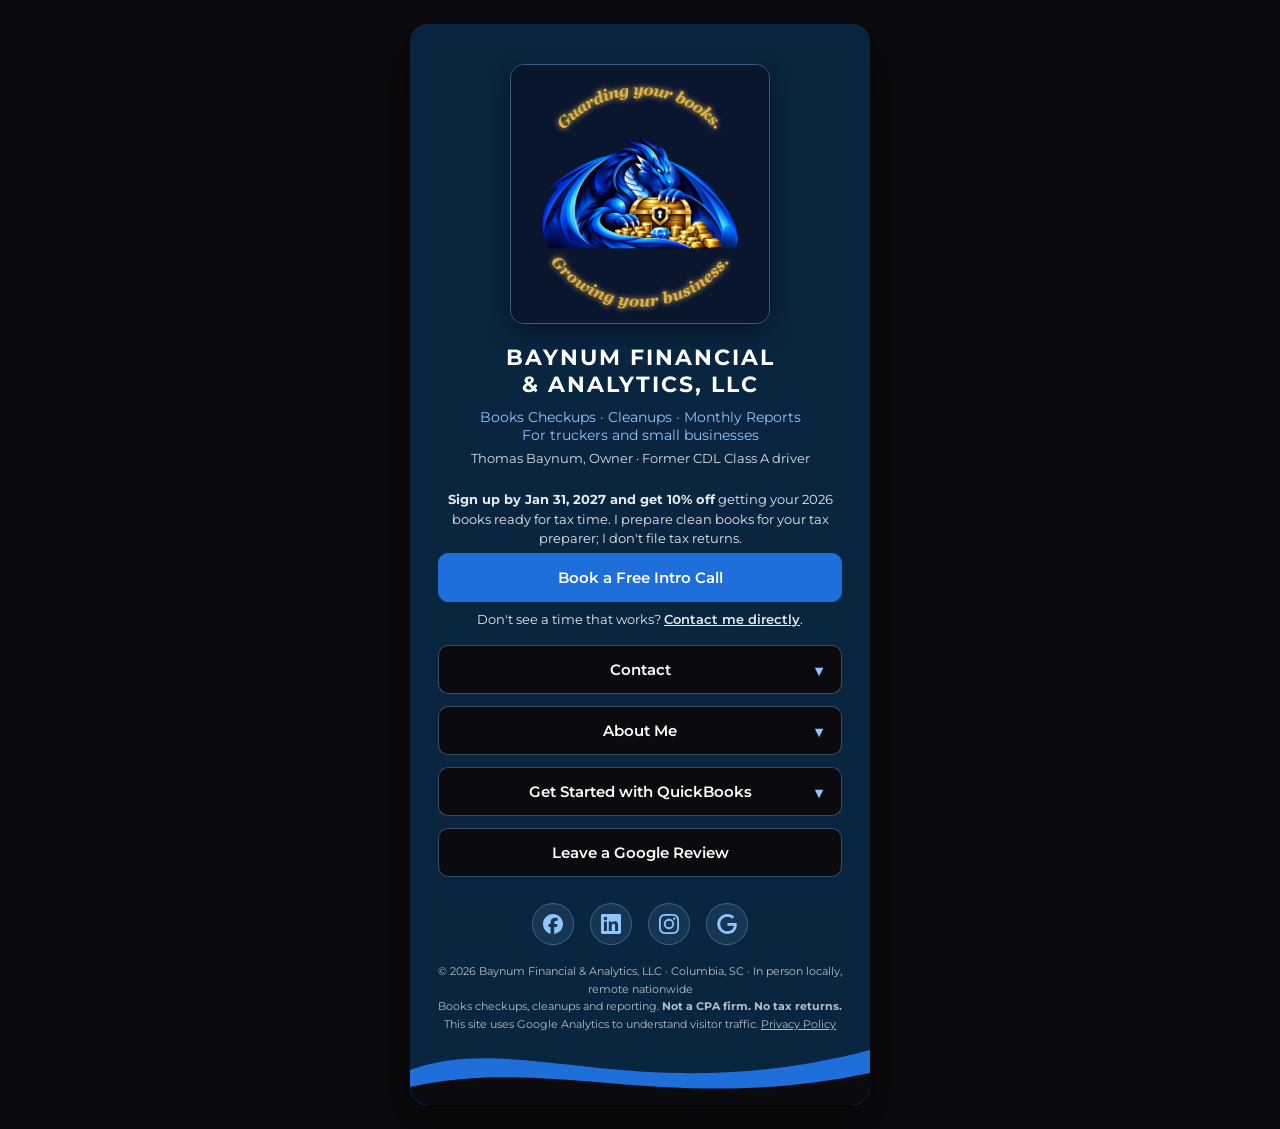
==== index.html @ 2bbe465f "Trucking-first wording and gold-chest dragon logo - Remove CurieLedger from the site (paragraph, pro" ====
<!doctype html>
<html lang="en">
<head>
  <meta charset="utf-8">
  <meta name="viewport" content="width=device-width, initial-scale=1">

  <!-- Google tag (gtag.js) -->
  <script async src="https://www.googletagmanager.com/gtag/js?id=G-1WZKCX57DY"></script>
  <script>
    window.dataLayer = window.dataLayer || [];
    function gtag(){dataLayer.push(arguments);}
    gtag('js', new Date());

    gtag('config', 'G-1WZKCX57DY');
  </script>

  <title>Baynum Financial &amp; Analytics, LLC | Books Checkups for Truckers &amp; Small Businesses</title>
  <meta name="description" content="QuickBooks checkups, cleanups, monthly reports and dashboards for owner-operators, small fleets and small businesses. Former CDL Class A driver. In person in Columbia, SC; remote nationwide. Not a CPA firm.">
  <link rel="canonical" href="https://baynumfinancial.com/">

  <!-- Link previews (Facebook, LinkedIn, texts) -->
  <meta property="og:type" content="website">
  <meta property="og:site_name" content="Baynum Financial &amp; Analytics, LLC">
  <meta property="og:title" content="Baynum Financial &amp; Analytics, LLC">
  <meta property="og:description" content="Guarding your books. Growing your business. QuickBooks checkups, cleanups and monthly reports for truckers and small businesses, from a former CDL Class A driver.">
  <meta property="og:url" content="https://baynumfinancial.com/">
  <meta property="og:image" content="https://baynumfinancial.com/assets/og-image.jpg">
  <meta property="og:image:width" content="1200">
  <meta property="og:image:height" content="630">
  <meta property="og:image:alt" content="Blue dragon guarding a gold treasure chest. Guarding your books. Growing your business.">
  <meta name="twitter:card" content="summary_large_image">
  <meta name="twitter:image" content="https://baynumfinancial.com/assets/og-image.jpg">

  <!-- Browser tab and phone home-screen icons -->
  <link rel="icon" href="/assets/favicon.ico" sizes="any">
  <link rel="icon" type="image/png" href="/assets/icon-512.png">
  <link rel="apple-touch-icon" href="/assets/apple-touch-icon.png">

  <!-- Business details for Google -->
  <script type="application/ld+json">
  {
    "@context": "https://schema.org",
    "@type": "AccountingService",
    "name": "Baynum Financial & Analytics",
    "legalName": "Baynum Financial & Analytics, LLC",
    "url": "https://baynumfinancial.com/",
    "logo": "https://baynumfinancial.com/assets/logo-600.jpg",
    "image": "https://baynumfinancial.com/assets/og-image.jpg",
    "slogan": "Guarding your books. Growing your business.",
    "email": "tom@baynumfinancial.com",
    "telephone": "+1-803-766-6175",
    "areaServed": ["Columbia, SC", "South Carolina", "United States"],
    "founder": { "@type": "Person", "name": "Thomas Baynum" },
    "sameAs": [
      "https://www.linkedin.com/company/baynumfinancial",
      "https://www.linkedin.com/in/thomas-baynumacct",
      "https://github.com/analysttom712",
      "https://share.google/xo7Ijdk0C8H3DV2c4",
      "https://www.facebook.com/share/19sVhgPAaU/",
      "https://www.instagram.com/baynumbookkeeping/"
    ]
  }
  </script>
  <link rel="preconnect" href="https://fonts.googleapis.com">
  <link rel="preconnect" href="https://fonts.gstatic.com" crossorigin>
  <link href="https://fonts.googleapis.com/css2?family=Montserrat:wght@400;600;700&display=swap" rel="stylesheet">
  <style>
    :root {
      --black: #0B0B0F;
      --navy: #0A2540;
      --blue: #1E6FD9;
      --ice: #8EC5FF;
      --white: #FFFFFF;
    }
    * { box-sizing: border-box; margin: 0; padding: 0; }
    body {
      font-family: 'Montserrat', Arial, sans-serif;
      background: var(--black);
      color: var(--white);
      min-height: 100vh;
      display: flex;
      align-items: center;
      justify-content: center;
      padding: 24px 16px;
    }
    .card {
      position: relative;
      overflow: hidden;
      width: 100%;
      max-width: 460px;
      background: var(--navy);
      border-radius: 18px;
      padding: 40px 28px 32px;
      text-align: center;
      box-shadow: 0 20px 50px rgba(0,0,0,0.5);
    }
    /* Blue wave accent, echoing the business card */
    .wave {
      position: absolute;
      left: 0; right: 0; bottom: 0;
      width: 100%;
      height: 90px;
      pointer-events: none;
    }
    .content { position: relative; z-index: 1; }
    .logo {
      display: block;
      width: 100%;
      max-width: 260px;
      height: auto;
      margin: 0 auto 20px;
      border-radius: 14px;
      border: 1px solid rgba(142,197,255,0.35);
      box-shadow: 0 8px 24px rgba(0,0,0,0.45);
    }
    h1 {
      font-size: 22px;
      font-weight: 700;
      letter-spacing: 2px;
      text-transform: uppercase;
    }
    .tagline {
      color: var(--ice);
      font-size: 14px;
      margin: 10px 0 6px;
    }
    .owner {
      font-size: 13px;
      opacity: 0.85;
      margin-bottom: 28px;
    }
    .links { display: flex; flex-direction: column; gap: 12px; }
    .book-note { font-size: 13px; line-height: 1.5; opacity: 0.9; margin: -4px 0 4px; text-align: center; }
    .book-note a { color: inherit; font-weight: 600; text-decoration: underline; white-space: nowrap; }
    .btn {
      display: block;
      padding: 14px 18px;
      border-radius: 10px;
      text-decoration: none;
      font-weight: 600;
      font-size: 15px;
      color: var(--white);
      background: var(--black);
      border: 1px solid rgba(142,197,255,0.35);
      transition: background 0.15s, border-color 0.15s, transform 0.15s;
    }
    .btn:hover, .btn:focus-visible {
      background: var(--blue);
      border-color: var(--blue);
      transform: translateY(-1px);
      outline: none;
    }
    .btn.primary { background: var(--blue); border-color: var(--blue); }
    .btn.primary:hover { background: #2B7FF0; }
    /* Expandable panels (Contact, About Me, QuickBooks) */
    .panel { text-align: left; }
    .panel > summary {
      list-style: none;
      cursor: pointer;
      text-align: center;
      position: relative;
    }
    .panel > summary::-webkit-details-marker { display: none; }
    .panel > summary::after {
      content: "▾";
      position: absolute;
      right: 18px;
      top: 50%;
      transform: translateY(-50%);
      color: var(--ice);
      transition: transform 0.15s;
    }
    .panel[open] > summary {
      background: var(--blue);
      border-color: var(--blue);
      border-radius: 10px 10px 0 0;
    }
    .panel[open] > summary::after { transform: translateY(-50%) rotate(180deg); color: var(--white); }
    .panel-body {
      background: rgba(11,11,15,0.55);
      border: 1px solid var(--blue);
      border-top: none;
      border-radius: 0 0 10px 10px;
      padding: 18px 16px;
    }
    .sub-links { display: flex; flex-direction: column; gap: 8px; }
    .sub-links a {
      display: flex;
      justify-content: space-between;
      gap: 12px;
      padding: 11px 14px;
      border-radius: 8px;
      color: var(--white);
      text-decoration: none;
      font-size: 14px;
      font-weight: 600;
      border: 1px solid rgba(142,197,255,0.2);
      transition: background 0.15s, border-color 0.15s;
    }
    .sub-links a span { color: var(--ice); font-weight: 400; }
    .sub-links a:hover, .sub-links a:focus-visible {
      background: rgba(30,111,217,0.25);
      border-color: var(--blue);
      outline: none;
    }
    /* About Me */
    .owner-photo { margin: 0 auto 18px; text-align: center; }
    .owner-photo img {
      display: block;
      width: 100%;
      max-width: 220px;
      height: auto;
      margin: 0 auto;
      border-radius: 12px;
      border: 2px solid var(--blue);
    }
    .owner-photo figcaption {
      margin-top: 10px;
      color: var(--ice);
      font-weight: 700;
      font-size: 13px;
      letter-spacing: 0.12em;
      text-transform: uppercase;
    }
    .owner-photo figcaption span {
      display: block;
      color: var(--white);
      font-weight: 400;
      font-size: 14px;
      letter-spacing: normal;
      text-transform: none;
      margin-top: 2px;
    }
    .about h3 {
      color: var(--ice);
      font-size: 13px;
      font-weight: 700;
      letter-spacing: 1px;
      text-transform: uppercase;
      margin: 20px 0 6px;
    }
    .about h3:first-child { margin-top: 0; }
    .about p, .about li {
      font-size: 14px;
      line-height: 1.65;
      opacity: 0.92;
    }
    .about p + p { margin-top: 10px; }
    .about ul { padding-left: 20px; margin-bottom: 10px; }
    .about li { margin-bottom: 4px; }
    .note {
      margin-top: 10px;
      font-size: 13px;
      line-height: 1.5;
      padding: 10px 12px;
      border-left: 3px solid var(--blue);
      background: rgba(11,11,15,0.45);
      border-radius: 0 8px 8px 0;
    }
    /* Get Started with QuickBooks */
    .qb-note {
      font-size: 15px;
      font-weight: 700;
      line-height: 1.5;
      margin-bottom: 14px;
    }
    .qb-link {
      display: flex;
      align-items: center;
      gap: 14px;
      padding: 14px;
      border-radius: 10px;
      background: var(--white);
      color: #0B0B0F;
      text-decoration: none;
      font-weight: 700;
      font-size: 15px;
      line-height: 1.35;
      transition: transform 0.15s, box-shadow 0.15s;
    }
    .qb-link img { width: 42px; height: 48px; object-fit: contain; flex-shrink: 0; }
    .qb-link:hover, .qb-link:focus-visible {
      transform: translateY(-1px);
      box-shadow: 0 0 0 3px var(--blue);
      outline: none;
    }
    .qb-link small { display: block; font-weight: 400; font-size: 12px; color: #444; margin-top: 2px; }
    .signed-up {
      margin-top: 18px;
      padding-top: 14px;
      border-top: 1px solid rgba(142,197,255,0.25);
      font-size: 14px;
      text-align: center;
    }
    .signed-up a { color: var(--ice); font-weight: 600; }
    .social {
      display: flex;
      justify-content: center;
      gap: 16px;
      margin-top: 26px;
    }
    .social a {
      width: 42px;
      height: 42px;
      border-radius: 50%;
      display: inline-flex;
      align-items: center;
      justify-content: center;
      color: var(--ice);
      background: rgba(142,197,255,0.10);
      border: 1px solid rgba(142,197,255,0.30);
      transition: background 0.15s, color 0.15s, transform 0.15s;
    }
    .social a:hover, .social a:focus-visible {
      background: var(--ice);
      color: #0B0B0F;
      transform: translateY(-2px);
    }
    .social svg { width: 20px; height: 20px; fill: currentColor; }
    footer {
      margin-top: 18px;
      font-size: 11px;
      opacity: 0.7;
      line-height: 1.6;
      padding-bottom: 40px;
    }
  </style>
</head>
<body>
  <main class="card">
    <div class="content">
      <img class="logo" src="assets/logo-600.jpg" width="600" height="600"
           alt="Baynum Financial &amp; Analytics logo: a blue dragon guarding a gold treasure chest. Guarding your books. Growing your business.">
      <h1>Baynum Financial<br>&amp; Analytics, LLC</h1>
      <p class="tagline">Books Checkups · Cleanups · Monthly Reports<br>For truckers and small businesses</p>
      <p class="owner">Thomas Baynum, Owner · Former CDL Class A driver</p>
      <p class="book-note"><strong>Sign up by Jan 31, 2027 and get 10% off</strong> getting your 2026 books ready for tax time. I prepare clean books for your tax preparer; I don't file tax returns.</p>

      <nav class="links">
        <a class="btn primary" id="booking-link" href="https://bookings.cloud.microsoft/book/BaynumFinancialAnalyticsLLC1@Baynumfinancial.com/?ismsaljsauthenabled=true" target="_blank" rel="noopener">Book a Free Intro Call</a>
        <p class="book-note">Don't see a time that works? <a href="#contact" id="contact-direct">Contact me directly</a>.</p>

        <details class="panel" name="panel" id="contact">
          <summary class="btn">Contact</summary>
          <div class="panel-body">
            <div class="sub-links">
              <a href="mailto:tom@baynumfinancial.com">Email <span>tom@baynumfinancial.com</span></a>
              <a href="tel:+18037666175">Call <span>(803) 766-6175</span></a>
              <a href="https://www.linkedin.com/in/thomas-baynumacct" target="_blank" rel="noopener">LinkedIn <span>Thomas Baynum</span></a>
            </div>
          </div>
        </details>

        <details class="panel" name="panel" id="about">
          <summary class="btn">About Me</summary>
          <div class="panel-body about">
            <figure class="owner-photo">
              <img src="assets/owner-thomas-baynum.jpg" width="480" height="600" loading="lazy"
                   alt="Thomas Baynum, owner of Baynum Financial &amp; Analytics, smiling in a navy striped polo">
              <figcaption>Meet the Owner<span>Thomas Baynum</span></figcaption>
            </figure>
            <p>I'm Thomas Baynum, owner of Baynum Financial &amp; Analytics, LLC. I help owner-operators, small fleets and small businesses get their QuickBooks right: every account reconciled, every number tied out, and a plain-English report of what changed and why.</p>
            <p>I'm a Gold-tier QuickBooks ProAdvisor (Advanced). <a href="https://proadvisor.intuit.com/app/accountant/search?searchId=thomas-baynum" target="_blank" rel="noopener" style="color:var(--ice);font-weight:600;">See my ProAdvisor listing</a>.</p>

            <h3>I've driven the freight your books are built on</h3>
            <p>I spent 7 years as a CDL Class A driver for seven carriers: Prime Inc., Gantt Trucking, NAPA Transportation, Randolph Trucking, Energi Transport, Southeastern Concrete Products and Builders FirstSource.</p>
            <p>I ran nationwide OTR, Northeast and Southeast regional, dedicated poultry and big-box retail routes, Chicago runs twice a week, dry van and reefer east of the Mississippi, and local concrete and building-materials hauling in South Carolina. That includes a year as a lease operator with Prime, so I've lived on settlement statements myself.</p>

            <h3>Other experience</h3>
            <ul>
              <li><strong>Government accounting:</strong> fiscal analyst for a South Carolina state agency</li>
              <li><strong>Food service:</strong> assistant general manager</li>
            </ul>
            <p>I didn't start behind a desk. I know what it's like to work long days, then try to figure out at the end of the week where the money went.</p>

            <h3>What I offer</h3>
            <ul>
              <li><strong>Books Checkup:</strong> a one-time review of your QuickBooks and reconciliations, with a written list of what to fix</li>
              <li><strong>Book Cleanup:</strong> I make the fixes and bring your books up to date</li>
              <li><strong>Dashboard Setup:</strong> a dashboard of the numbers you care about, like cost per mile and profit per load</li>
              <li><strong>Monthly Check and Report:</strong> reconciliations, flagged issues, an updated dashboard and a one-page "what changed and why" summary</li>
              <li><strong>IFTA data prep:</strong> your miles and fuel reconciled by state each quarter, ready for you or your filer. I don't file IFTA returns.</li>
              <li><strong>Expedited service:</strong> available for an extra 20%</li>
            </ul>
            <p>I don't do tax returns, payroll or day-to-day data entry. I'm not a CPA firm, and I work alongside your tax professional.</p>

            <h3>Who I work with</h3>
            <p>Lease-on owner-operators, own-authority carriers, small fleets of 2 to 10 trucks, and other small businesses like contractors and restaurants. I meet clients in person in the Columbia, SC area and work remotely with clients anywhere in the US.</p>
            <p class="note">At this time, I'm not able to take on clients in the agriculture industry.</p>

            <h3>When I'm available</h3>
            <p>Early mornings (4 to 7 am Eastern), evenings after 5 pm and weekends, when drivers actually have time. Most work is finished in 2 to 3 business days.</p>

            <h3>How I work</h3>
            <p>New projects always excite me, but what matters most is building a lasting relationship: a client who knows they can trust me and my services, and who understands their numbers better because we worked through them together.</p>
          </div>
        </details>

        <details class="panel" name="panel" id="quickbooks">
          <summary class="btn">Get Started with QuickBooks</summary>
          <div class="panel-body">
            <p class="qb-note">Review the plans and choose the option that's best for your business.</p>
            <a class="qb-link" href="https://quickbooks.intuit.com/oa/get-quickbooks/" target="_blank" rel="noopener">
              <img src="assets/proadvisor-badge.png" alt="Intuit ProAdvisor Gold badge">
              <span>Intuit QuickBooks for Small to Medium Business<small>Opens Intuit's site in a new tab</small></span>
            </a>
            <p class="signed-up">Already signed up?<br><a href="resources.html">Go to Client Resources →</a></p>
          </div>
        </details>

        <a class="btn" id="review-link" href="https://g.page/r/CcT52o1o3Wi6ECE/review" target="_blank" rel="noopener">Leave a Google Review</a>
      </nav>

      <nav class="social" aria-label="Find Baynum Financial &amp; Analytics online">
        <a href="https://www.facebook.com/share/19sVhgPAaU/" target="_blank" rel="noopener" aria-label="Facebook" title="Facebook" data-network="facebook"><svg viewBox="0 0 24 24" aria-hidden="true"><path d="M9.101 23.691v-7.98H6.627v-3.667h2.474v-1.58c0-4.085 1.848-5.978 5.858-5.978.401 0 .955.042 1.468.103a8.68 8.68 0 0 1 1.141.195v3.325a8.623 8.623 0 0 0-.653-.036 26.805 26.805 0 0 0-.733-.009c-.707 0-1.259.096-1.675.309a1.686 1.686 0 0 0-.679.622c-.258.42-.374.995-.374 1.752v1.297h3.919l-.386 2.103-.287 1.564h-3.246v8.245C19.396 23.238 24 18.179 24 12.044c0-6.627-5.373-12-12-12s-12 5.373-12 12c0 5.628 3.874 10.35 9.101 11.647Z"/></svg></a>
        <a href="https://www.linkedin.com/company/baynumfinancial" target="_blank" rel="noopener" aria-label="LinkedIn" title="LinkedIn" data-network="linkedin"><svg viewBox="0 0 24 24" aria-hidden="true"><path d="M20.447 20.452h-3.554v-5.569c0-1.328-.027-3.037-1.852-3.037-1.853 0-2.136 1.445-2.136 2.939v5.667H9.351V9h3.414v1.561h.046c.477-.9 1.637-1.85 3.37-1.85 3.601 0 4.267 2.37 4.267 5.455v6.286zM5.337 7.433c-1.144 0-2.063-.926-2.063-2.065 0-1.138.92-2.063 2.063-2.063 1.14 0 2.064.925 2.064 2.063 0 1.139-.925 2.065-2.064 2.065zm1.782 13.019H3.555V9h3.564v11.452zM22.225 0H1.771C.792 0 0 .774 0 1.729v20.542C0 23.227.792 24 1.771 24h20.451C23.2 24 24 23.227 24 22.271V1.729C24 .774 23.2 0 22.222 0h.003z"/></svg></a>
        <a href="https://www.instagram.com/baynumbookkeeping/" target="_blank" rel="noopener" aria-label="Instagram" title="Instagram" data-network="instagram"><svg viewBox="0 0 24 24" aria-hidden="true"><path d="M7.0301.084c-1.2768.0602-2.1487.264-2.911.5634-.7888.3075-1.4575.72-2.1228 1.3877-.6652.6677-1.075 1.3368-1.3802 2.127-.2954.7638-.4956 1.6365-.552 2.914-.0564 1.2775-.0689 1.6882-.0626 4.947.0062 3.2586.0206 3.6671.0825 4.9473.061 1.2765.264 2.1482.5635 2.9107.308.7889.72 1.4573 1.388 2.1228.6679.6655 1.3365 1.0743 2.1285 1.38.7632.295 1.6361.4961 2.9134.552 1.2773.056 1.6884.069 4.9462.0627 3.2578-.0062 3.668-.0207 4.9478-.0814 1.28-.0607 2.147-.2652 2.9098-.5633.7889-.3086 1.4578-.72 2.1228-1.3881.665-.6682 1.0745-1.3378 1.3795-2.1284.2957-.7632.4966-1.636.552-2.9124.056-1.2809.0692-1.6898.063-4.948-.0063-3.2583-.021-3.6668-.0817-4.9465-.0607-1.2797-.264-2.1487-.5633-2.9117-.3084-.7889-.72-1.4568-1.3876-2.1228C21.2982 1.33 20.628.9208 19.8378.6165 19.074.321 18.2017.1197 16.9244.0645 15.6471.0093 15.236-.005 11.977.0014 8.718.0076 8.31.0215 7.0301.0839m.1402 21.6932c-1.17-.0509-1.8053-.2453-2.2287-.408-.5606-.216-.96-.4771-1.3819-.895-.422-.4178-.6811-.8186-.9-1.378-.1644-.4234-.3624-1.058-.4171-2.228-.0595-1.2645-.072-1.6442-.079-4.848-.007-3.2037.0053-3.583.0607-4.848.05-1.169.2456-1.805.408-2.2282.216-.5613.4762-.96.895-1.3816.4188-.4217.8184-.6814 1.3783-.9003.423-.1651 1.0575-.3614 2.227-.4171 1.2655-.06 1.6447-.072 4.848-.079 3.2033-.007 3.5835.005 4.8495.0608 1.169.0508 1.8053.2445 2.228.408.5608.216.96.4754 1.3816.895.4217.4194.6816.8176.9005 1.3787.1653.4217.3617 1.056.4169 2.2263.0602 1.2655.0739 1.645.0796 4.848.0058 3.203-.0055 3.5834-.061 4.848-.051 1.17-.245 1.8055-.408 2.2294-.216.5604-.4763.96-.8954 1.3814-.419.4215-.8181.6811-1.3783.9-.4224.1649-1.0577.3617-2.2262.4174-1.2656.0595-1.6448.072-4.8493.079-3.2045.007-3.5825-.006-4.848-.0608M16.953 5.5864A1.44 1.44 0 1 0 18.39 4.144a1.44 1.44 0 0 0-1.437 1.4424M5.8385 12.012c.0067 3.4032 2.7706 6.1557 6.173 6.1493 3.4026-.0065 6.157-2.7701 6.1506-6.1733-.0065-3.4032-2.771-6.1565-6.174-6.1498-3.403.0067-6.156 2.771-6.1496 6.1738M8 12.0077a4 4 0 1 1 4.008 3.9921A3.9996 3.9996 0 0 1 8 12.0077"/></svg></a>
        <a href="https://share.google/xo7Ijdk0C8H3DV2c4" target="_blank" rel="noopener" aria-label="Google Business Profile" title="Google Business Profile" data-network="google"><svg viewBox="0 0 24 24" aria-hidden="true"><path d="M12.48 10.92v3.28h7.84c-.24 1.84-.853 3.187-1.787 4.133-1.147 1.147-2.933 2.4-6.053 2.4-4.827 0-8.6-3.893-8.6-8.72s3.773-8.72 8.6-8.72c2.6 0 4.507 1.027 5.907 2.347l2.307-2.307C18.747 1.44 16.133 0 12.48 0 5.867 0 .307 5.387.307 12s5.56 12 12.173 12c3.573 0 6.267-1.173 8.373-3.36 2.16-2.16 2.84-5.213 2.84-7.667 0-.76-.053-1.467-.173-2.053H12.48z"/></svg></a>
      </nav>

      <footer>
        © 2026 Baynum Financial &amp; Analytics, LLC · Columbia, SC · In person locally, remote nationwide<br>
        Books checkups, cleanups and reporting. <strong>Not a CPA firm. No tax returns.</strong><br>
        This site uses Google Analytics to understand visitor traffic. <a href="privacy.html" style="color:inherit;">Privacy Policy</a>
      </footer>
    </div>

    <svg class="wave" viewBox="0 0 460 90" preserveAspectRatio="none" aria-hidden="true">
      <path d="M0,55 C110,15 230,95 460,35 L460,90 L0,90 Z" fill="#1E6FD9"/>
      <path d="M0,72 C140,40 260,100 460,58 L460,90 L0,90 Z" fill="#0B0B0F"/>
    </svg>
  </main>

  <script>
    // Open a panel when linked directly (e.g. baynumfinancial.com/#quickbooks)
    function openFromHash() {
      var el = location.hash && document.querySelector('details' + location.hash);
      if (el) { el.open = true; el.scrollIntoView({ block: 'start' }); }
    }
    openFromHash();
    window.addEventListener('hashchange', openFromHash);

    // Count social icon clicks in Google Analytics.
    document.querySelectorAll('.social a').forEach(function (a) {
      a.addEventListener('click', function () {
        if (typeof gtag === 'function') gtag('event', 'social_click', { network: a.dataset.network });
      });
    });

    // Count Google review link clicks in Google Analytics.
    var reviewLink = document.getElementById('review-link');
    if (reviewLink) {
      reviewLink.addEventListener('click', function () {
        if (typeof gtag === 'function') gtag('event', 'review_click', { placement: 'main_page' });
      });
    }

    // "Contact me directly" opens the Contact panel, even if clicked twice.
    var contactDirect = document.getElementById('contact-direct');
    if (contactDirect) {
      contactDirect.addEventListener('click', function (e) {
        e.preventDefault();
        var panel = document.getElementById('contact');
        panel.open = true;
        panel.scrollIntoView({ behavior: 'smooth', block: 'start' });
        if (typeof gtag === 'function') gtag('event', 'contact_direct_click', { placement: 'booking_fallback' });
      });
    }

    // Count booking link clicks in Google Analytics.
    var bookingLink = document.getElementById('booking-link');
    if (bookingLink) {
      bookingLink.addEventListener('click', function () {
        if (typeof gtag === 'function') gtag('event', 'booking_click', { placement: 'main_page' });
      });
    }

    // Count email and phone clicks in Google Analytics as "contact_click" events.
    // Only the method (email/phone) and button location are sent, never the address or number.
    document.querySelectorAll('a[href^="mailto:"], a[href^="tel:"]').forEach(function (link) {
      link.addEventListener('click', function () {
        if (typeof gtag !== 'function') return;
        gtag('event', 'contact_click', {
          method: link.href.indexOf('tel:') === 0 ? 'phone' : 'email',
          placement: 'contact_panel'
        });
      });
    });
  </script>
</body>
</html>
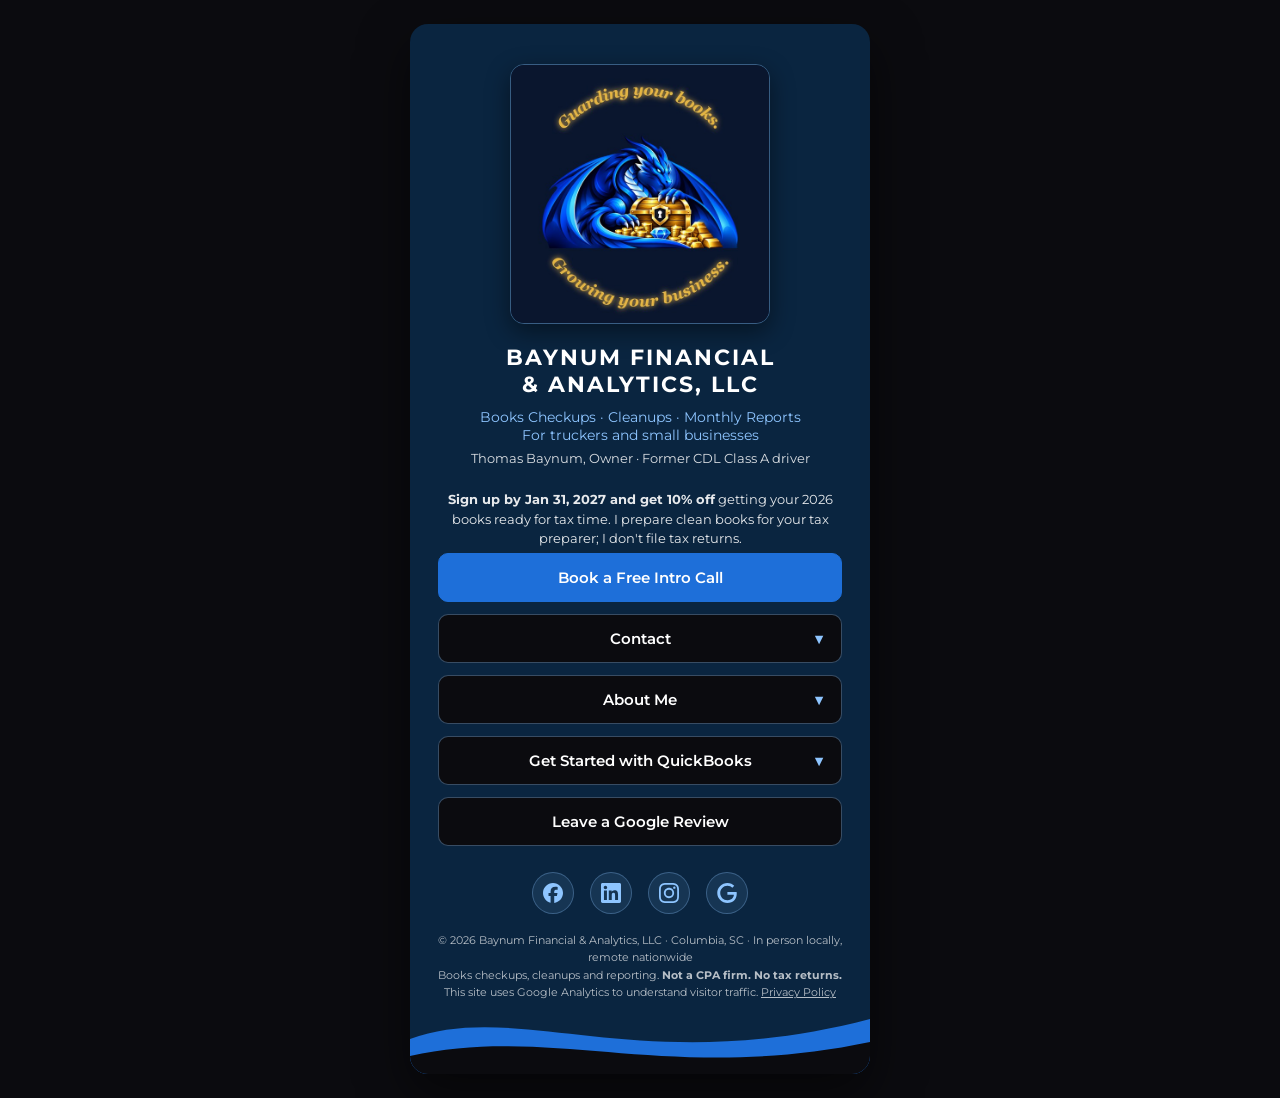
==== commit 633db6f6: "Remove Microsoft Bookings link; intro-call button opens Contact Co-Authored-By: Claude Opus 5.5 <nor" ====
--- a/index.html
+++ b/index.html
@@ -337,8 +337,7 @@
       <p class="book-note"><strong>Sign up by Jan 31, 2027 and get 10% off</strong> getting your 2026 books ready for tax time. I prepare clean books for your tax preparer; I don't file tax returns.</p>
 
       <nav class="links">
-        <a class="btn primary" id="booking-link" href="https://bookings.cloud.microsoft/book/BaynumFinancialAnalyticsLLC1@Baynumfinancial.com/?ismsaljsauthenabled=true" target="_blank" rel="noopener">Book a Free Intro Call</a>
-        <p class="book-note">Don't see a time that works? <a href="#contact" id="contact-direct">Contact me directly</a>.</p>
+        <a class="btn primary" id="contact-direct" href="#contact">Book a Free Intro Call</a>
 
         <details class="panel" name="panel" id="contact">
           <summary class="btn">Contact</summary>
@@ -455,7 +454,7 @@
       });
     }
 
-    // "Contact me directly" opens the Contact panel, even if clicked twice.
+    // "Book a Free Intro Call" opens the Contact panel, even if clicked twice.
     var contactDirect = document.getElementById('contact-direct');
     if (contactDirect) {
       contactDirect.addEventListener('click', function (e) {
@@ -463,15 +462,7 @@
         var panel = document.getElementById('contact');
         panel.open = true;
         panel.scrollIntoView({ behavior: 'smooth', block: 'start' });
-        if (typeof gtag === 'function') gtag('event', 'contact_direct_click', { placement: 'booking_fallback' });
-      });
-    }
-
-    // Count booking link clicks in Google Analytics.
-    var bookingLink = document.getElementById('booking-link');
-    if (bookingLink) {
-      bookingLink.addEventListener('click', function () {
-        if (typeof gtag === 'function') gtag('event', 'booking_click', { placement: 'main_page' });
+        if (typeof gtag === 'function') gtag('event', 'intro_call_click', { placement: 'main_page' });
       });
     }
 
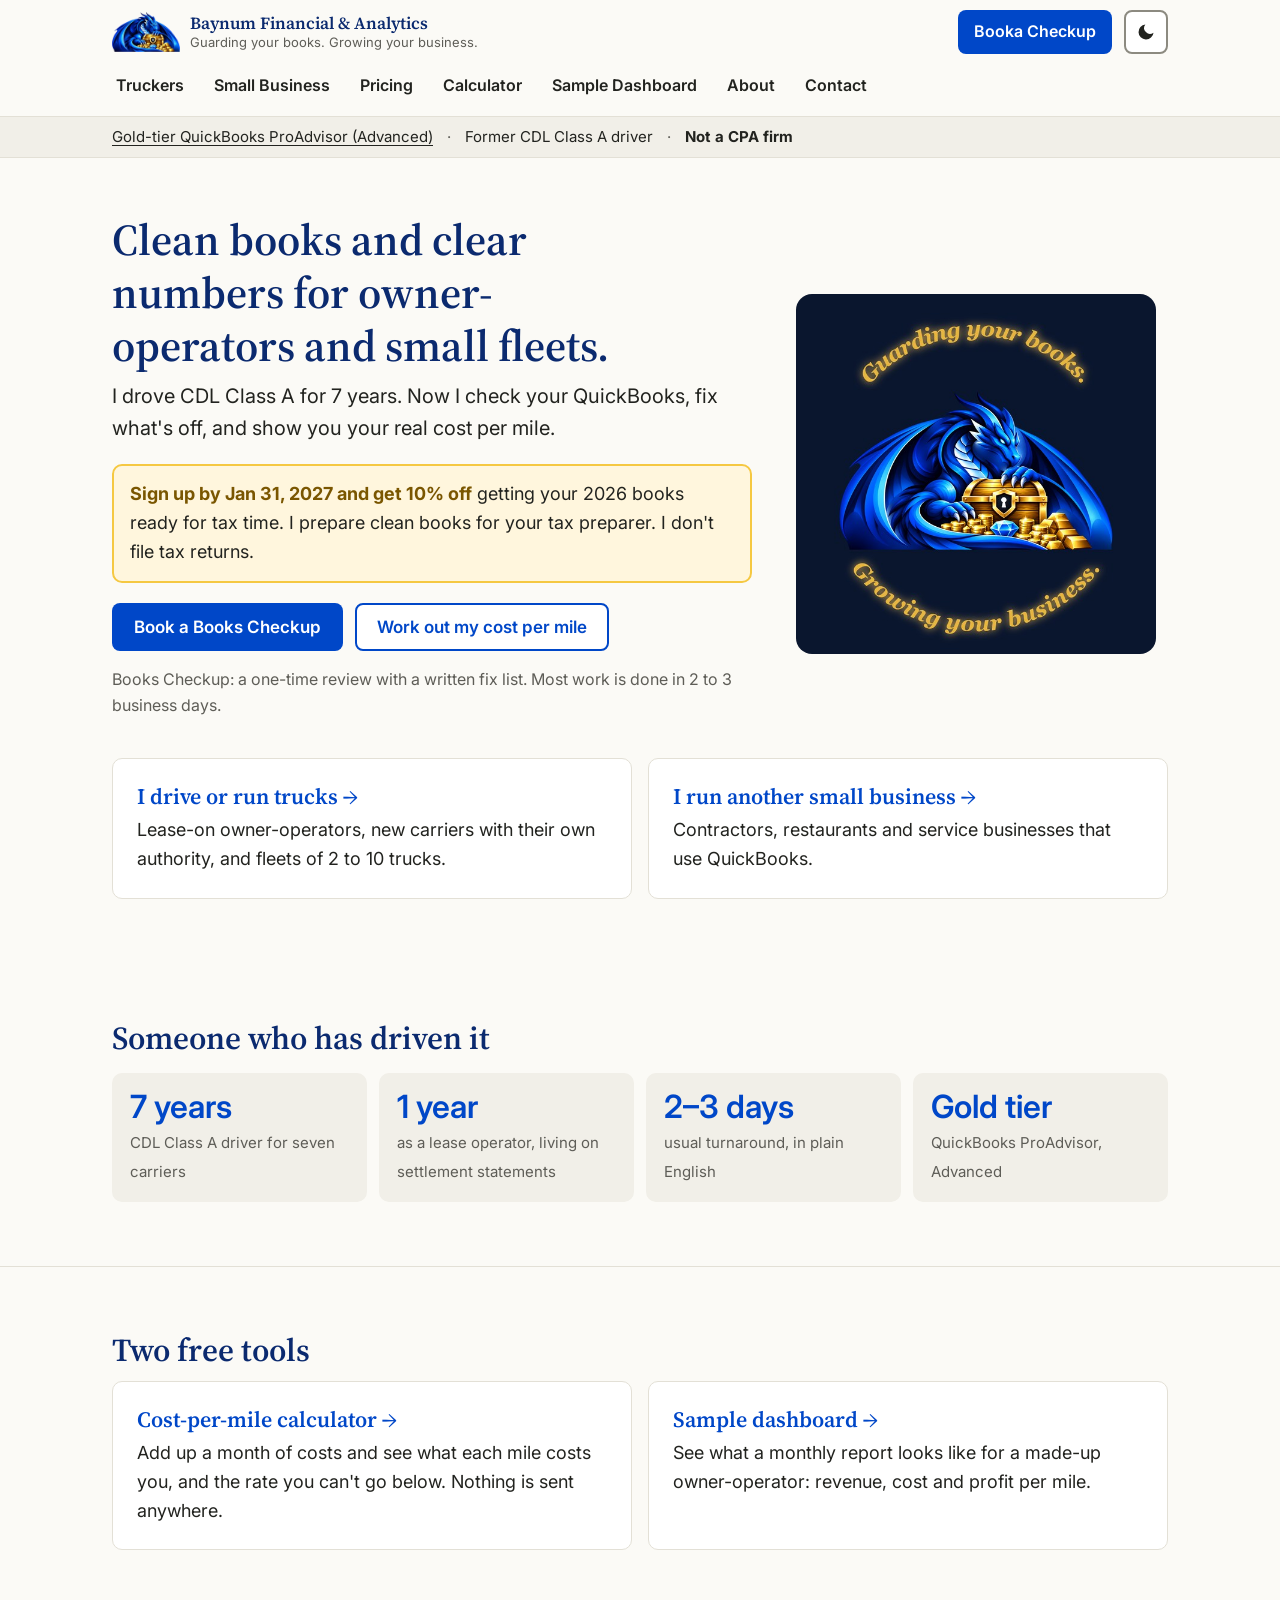
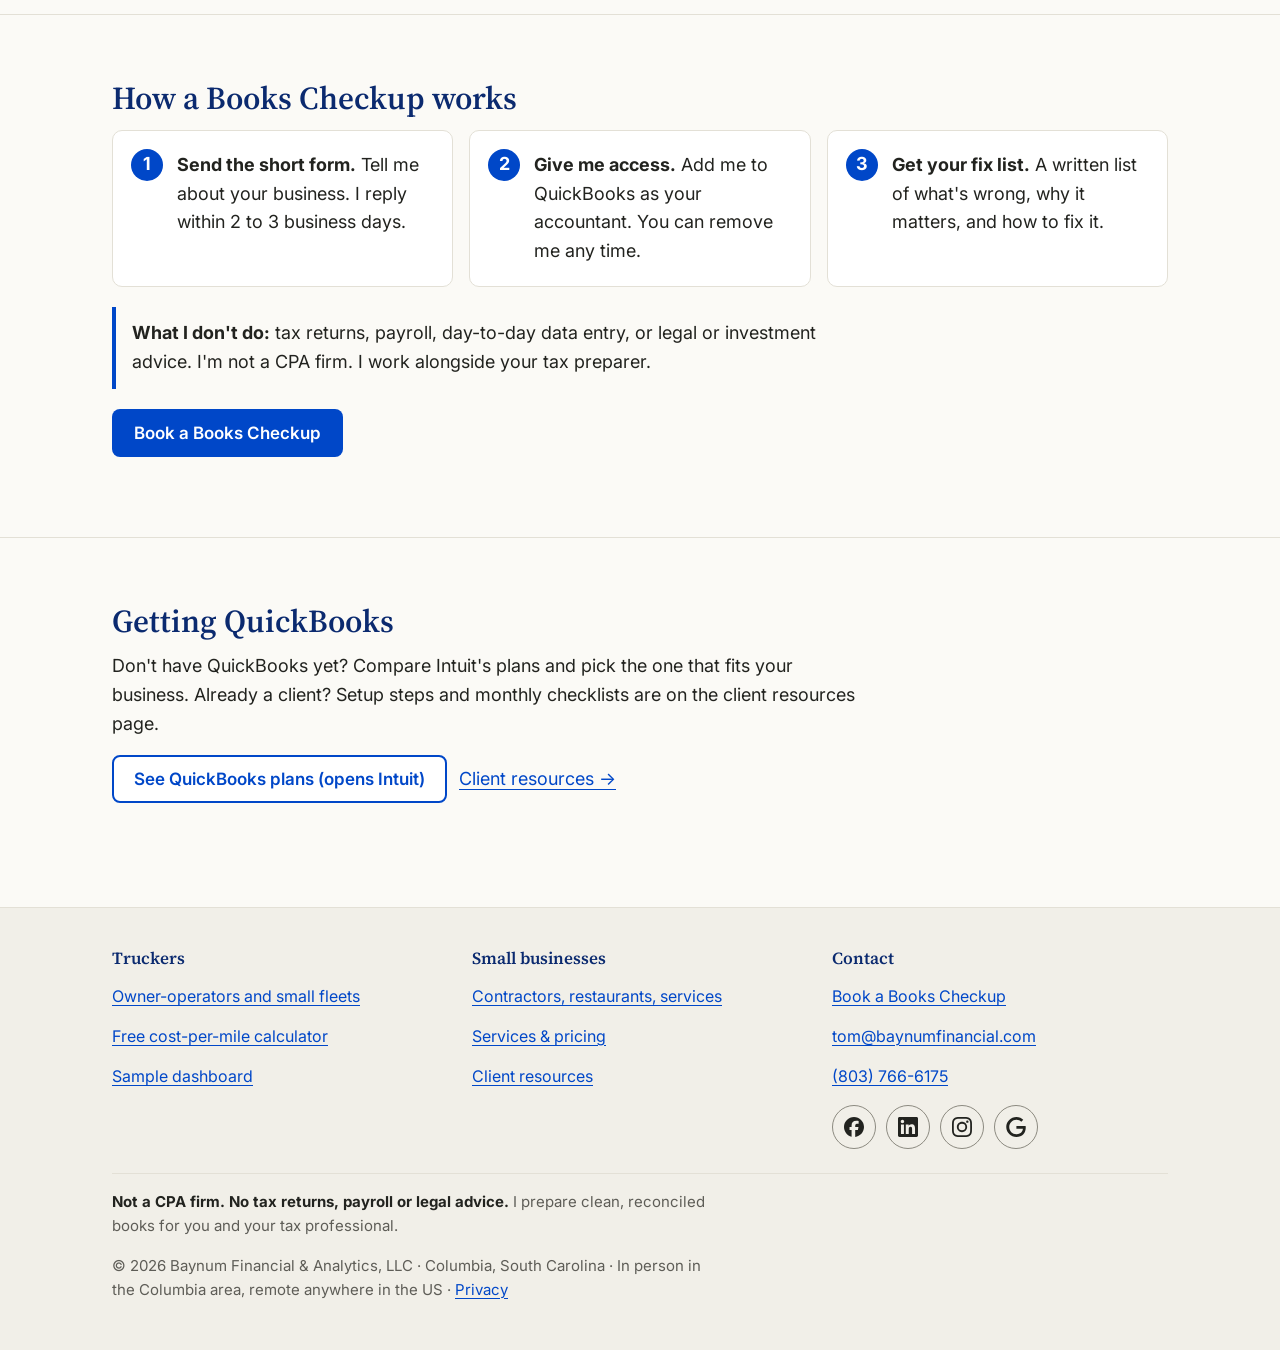
==== commit c6dfffc3: "Redesign: desktop and mobile site in the portfolio style New pages: truckers, small business, pricin" ====
--- a/index.html
+++ b/index.html
@@ -3,26 +3,21 @@
 <head>
   <meta charset="utf-8">
   <meta name="viewport" content="width=device-width, initial-scale=1">
-
-  <!-- Google tag (gtag.js) -->
+  <script>document.documentElement.classList.add('js');(function(){try{var t=localStorage.getItem('theme');if(t)document.documentElement.dataset.theme=t;}catch(e){}})();</script>
   <script async src="https://www.googletagmanager.com/gtag/js?id=G-1WZKCX57DY"></script>
   <script>
     window.dataLayer = window.dataLayer || [];
     function gtag(){dataLayer.push(arguments);}
     gtag('js', new Date());
-
     gtag('config', 'G-1WZKCX57DY');
   </script>
-
-  <title>Baynum Financial &amp; Analytics, LLC | Books Checkups for Truckers &amp; Small Businesses</title>
-  <meta name="description" content="QuickBooks checkups, cleanups, monthly reports and dashboards for owner-operators, small fleets and small businesses. Former CDL Class A driver. In person in Columbia, SC; remote nationwide. Not a CPA firm.">
+  <title>Bookkeeping Checkups for Truckers | Baynum Financial &amp; Analytics</title>
+  <meta name="description" content="QuickBooks checkups, cleanups and monthly reports for owner-operators, small fleets and small businesses, from a former CDL Class A driver. Not a CPA firm.">
   <link rel="canonical" href="https://baynumfinancial.com/">
-
-  <!-- Link previews (Facebook, LinkedIn, texts) -->
   <meta property="og:type" content="website">
   <meta property="og:site_name" content="Baynum Financial &amp; Analytics, LLC">
-  <meta property="og:title" content="Baynum Financial &amp; Analytics, LLC">
-  <meta property="og:description" content="Guarding your books. Growing your business. QuickBooks checkups, cleanups and monthly reports for truckers and small businesses, from a former CDL Class A driver.">
+  <meta property="og:title" content="Bookkeeping Checkups for Truckers | Baynum Financial &amp; Analytics">
+  <meta property="og:description" content="QuickBooks checkups, cleanups and monthly reports for owner-operators, small fleets and small businesses, from a former CDL Class A driver. Not a CPA firm.">
   <meta property="og:url" content="https://baynumfinancial.com/">
   <meta property="og:image" content="https://baynumfinancial.com/assets/og-image.jpg">
   <meta property="og:image:width" content="1200">
@@ -30,453 +25,203 @@
   <meta property="og:image:alt" content="Blue dragon guarding a gold treasure chest. Guarding your books. Growing your business.">
   <meta name="twitter:card" content="summary_large_image">
   <meta name="twitter:image" content="https://baynumfinancial.com/assets/og-image.jpg">
-
-  <!-- Browser tab and phone home-screen icons -->
+  <meta name="theme-color" content="#FBFAF6" media="(prefers-color-scheme: light)">
+  <meta name="theme-color" content="#15171C" media="(prefers-color-scheme: dark)">
   <link rel="icon" href="/assets/favicon.ico" sizes="any">
-  <link rel="icon" type="image/png" href="/assets/icon-512.png">
   <link rel="apple-touch-icon" href="/assets/apple-touch-icon.png">
-
-  <!-- Business details for Google -->
+  <link rel="preconnect" href="https://fonts.googleapis.com">
+  <link rel="preconnect" href="https://fonts.gstatic.com" crossorigin>
+  <link href="https://fonts.googleapis.com/css2?family=Inter:wght@400;600;700&family=Source+Serif+4:wght@500;600&display=swap" rel="stylesheet">
+  <link rel="stylesheet" href="/assets/site.css">
   <script type="application/ld+json">
   {
     "@context": "https://schema.org",
-    "@type": "AccountingService",
+    "@type": "ProfessionalService",
     "name": "Baynum Financial & Analytics",
     "legalName": "Baynum Financial & Analytics, LLC",
     "url": "https://baynumfinancial.com/",
     "logo": "https://baynumfinancial.com/assets/logo-600.jpg",
     "image": "https://baynumfinancial.com/assets/og-image.jpg",
     "slogan": "Guarding your books. Growing your business.",
+    "description": "QuickBooks books checkups, cleanups, dashboards and monthly reports for owner-operators, small trucking fleets and small businesses. Not a CPA firm.",
     "email": "tom@baynumfinancial.com",
     "telephone": "+1-803-766-6175",
-    "areaServed": ["Columbia, SC", "South Carolina", "United States"],
+    "address": { "@type": "PostalAddress", "addressLocality": "Columbia", "addressRegion": "SC", "addressCountry": "US" },
+    "areaServed": [
+      { "@type": "City", "name": "Columbia, SC" },
+      { "@type": "State", "name": "South Carolina" },
+      { "@type": "Country", "name": "United States" }
+    ],
     "founder": { "@type": "Person", "name": "Thomas Baynum" },
+    "knowsAbout": ["QuickBooks Online", "Bank reconciliation", "Trucking cost per mile", "IFTA data preparation", "Power BI"],
     "sameAs": [
       "https://www.linkedin.com/company/baynumfinancial",
       "https://www.linkedin.com/in/thomas-baynumacct",
-      "https://github.com/analysttom712",
       "https://share.google/xo7Ijdk0C8H3DV2c4",
       "https://www.facebook.com/share/19sVhgPAaU/",
       "https://www.instagram.com/baynumbookkeeping/"
     ]
   }
   </script>
-  <link rel="preconnect" href="https://fonts.googleapis.com">
-  <link rel="preconnect" href="https://fonts.gstatic.com" crossorigin>
-  <link href="https://fonts.googleapis.com/css2?family=Montserrat:wght@400;600;700&display=swap" rel="stylesheet">
-  <style>
-    :root {
-      --black: #0B0B0F;
-      --navy: #0A2540;
-      --blue: #1E6FD9;
-      --ice: #8EC5FF;
-      --white: #FFFFFF;
-    }
-    * { box-sizing: border-box; margin: 0; padding: 0; }
-    body {
-      font-family: 'Montserrat', Arial, sans-serif;
-      background: var(--black);
-      color: var(--white);
-      min-height: 100vh;
-      display: flex;
-      align-items: center;
-      justify-content: center;
-      padding: 24px 16px;
-    }
-    .card {
-      position: relative;
-      overflow: hidden;
-      width: 100%;
-      max-width: 460px;
-      background: var(--navy);
-      border-radius: 18px;
-      padding: 40px 28px 32px;
-      text-align: center;
-      box-shadow: 0 20px 50px rgba(0,0,0,0.5);
-    }
-    /* Blue wave accent, echoing the business card */
-    .wave {
-      position: absolute;
-      left: 0; right: 0; bottom: 0;
-      width: 100%;
-      height: 90px;
-      pointer-events: none;
-    }
-    .content { position: relative; z-index: 1; }
-    .logo {
-      display: block;
-      width: 100%;
-      max-width: 260px;
-      height: auto;
-      margin: 0 auto 20px;
-      border-radius: 14px;
-      border: 1px solid rgba(142,197,255,0.35);
-      box-shadow: 0 8px 24px rgba(0,0,0,0.45);
-    }
-    h1 {
-      font-size: 22px;
-      font-weight: 700;
-      letter-spacing: 2px;
-      text-transform: uppercase;
-    }
-    .tagline {
-      color: var(--ice);
-      font-size: 14px;
-      margin: 10px 0 6px;
-    }
-    .owner {
-      font-size: 13px;
-      opacity: 0.85;
-      margin-bottom: 28px;
-    }
-    .links { display: flex; flex-direction: column; gap: 12px; }
-    .book-note { font-size: 13px; line-height: 1.5; opacity: 0.9; margin: -4px 0 4px; text-align: center; }
-    .book-note a { color: inherit; font-weight: 600; text-decoration: underline; white-space: nowrap; }
-    .btn {
-      display: block;
-      padding: 14px 18px;
-      border-radius: 10px;
-      text-decoration: none;
-      font-weight: 600;
-      font-size: 15px;
-      color: var(--white);
-      background: var(--black);
-      border: 1px solid rgba(142,197,255,0.35);
-      transition: background 0.15s, border-color 0.15s, transform 0.15s;
-    }
-    .btn:hover, .btn:focus-visible {
-      background: var(--blue);
-      border-color: var(--blue);
-      transform: translateY(-1px);
-      outline: none;
-    }
-    .btn.primary { background: var(--blue); border-color: var(--blue); }
-    .btn.primary:hover { background: #2B7FF0; }
-    /* Expandable panels (Contact, About Me, QuickBooks) */
-    .panel { text-align: left; }
-    .panel > summary {
-      list-style: none;
-      cursor: pointer;
-      text-align: center;
-      position: relative;
-    }
-    .panel > summary::-webkit-details-marker { display: none; }
-    .panel > summary::after {
-      content: "▾";
-      position: absolute;
-      right: 18px;
-      top: 50%;
-      transform: translateY(-50%);
-      color: var(--ice);
-      transition: transform 0.15s;
-    }
-    .panel[open] > summary {
-      background: var(--blue);
-      border-color: var(--blue);
-      border-radius: 10px 10px 0 0;
-    }
-    .panel[open] > summary::after { transform: translateY(-50%) rotate(180deg); color: var(--white); }
-    .panel-body {
-      background: rgba(11,11,15,0.55);
-      border: 1px solid var(--blue);
-      border-top: none;
-      border-radius: 0 0 10px 10px;
-      padding: 18px 16px;
-    }
-    .sub-links { display: flex; flex-direction: column; gap: 8px; }
-    .sub-links a {
-      display: flex;
-      justify-content: space-between;
-      gap: 12px;
-      padding: 11px 14px;
-      border-radius: 8px;
-      color: var(--white);
-      text-decoration: none;
-      font-size: 14px;
-      font-weight: 600;
-      border: 1px solid rgba(142,197,255,0.2);
-      transition: background 0.15s, border-color 0.15s;
-    }
-    .sub-links a span { color: var(--ice); font-weight: 400; }
-    .sub-links a:hover, .sub-links a:focus-visible {
-      background: rgba(30,111,217,0.25);
-      border-color: var(--blue);
-      outline: none;
-    }
-    /* About Me */
-    .owner-photo { margin: 0 auto 18px; text-align: center; }
-    .owner-photo img {
-      display: block;
-      width: 100%;
-      max-width: 220px;
-      height: auto;
-      margin: 0 auto;
-      border-radius: 12px;
-      border: 2px solid var(--blue);
-    }
-    .owner-photo figcaption {
-      margin-top: 10px;
-      color: var(--ice);
-      font-weight: 700;
-      font-size: 13px;
-      letter-spacing: 0.12em;
-      text-transform: uppercase;
-    }
-    .owner-photo figcaption span {
-      display: block;
-      color: var(--white);
-      font-weight: 400;
-      font-size: 14px;
-      letter-spacing: normal;
-      text-transform: none;
-      margin-top: 2px;
-    }
-    .about h3 {
-      color: var(--ice);
-      font-size: 13px;
-      font-weight: 700;
-      letter-spacing: 1px;
-      text-transform: uppercase;
-      margin: 20px 0 6px;
-    }
-    .about h3:first-child { margin-top: 0; }
-    .about p, .about li {
-      font-size: 14px;
-      line-height: 1.65;
-      opacity: 0.92;
-    }
-    .about p + p { margin-top: 10px; }
-    .about ul { padding-left: 20px; margin-bottom: 10px; }
-    .about li { margin-bottom: 4px; }
-    .note {
-      margin-top: 10px;
-      font-size: 13px;
-      line-height: 1.5;
-      padding: 10px 12px;
-      border-left: 3px solid var(--blue);
-      background: rgba(11,11,15,0.45);
-      border-radius: 0 8px 8px 0;
-    }
-    /* Get Started with QuickBooks */
-    .qb-note {
-      font-size: 15px;
-      font-weight: 700;
-      line-height: 1.5;
-      margin-bottom: 14px;
-    }
-    .qb-link {
-      display: flex;
-      align-items: center;
-      gap: 14px;
-      padding: 14px;
-      border-radius: 10px;
-      background: var(--white);
-      color: #0B0B0F;
-      text-decoration: none;
-      font-weight: 700;
-      font-size: 15px;
-      line-height: 1.35;
-      transition: transform 0.15s, box-shadow 0.15s;
-    }
-    .qb-link img { width: 42px; height: 48px; object-fit: contain; flex-shrink: 0; }
-    .qb-link:hover, .qb-link:focus-visible {
-      transform: translateY(-1px);
-      box-shadow: 0 0 0 3px var(--blue);
-      outline: none;
-    }
-    .qb-link small { display: block; font-weight: 400; font-size: 12px; color: #444; margin-top: 2px; }
-    .signed-up {
-      margin-top: 18px;
-      padding-top: 14px;
-      border-top: 1px solid rgba(142,197,255,0.25);
-      font-size: 14px;
-      text-align: center;
-    }
-    .signed-up a { color: var(--ice); font-weight: 600; }
-    .social {
-      display: flex;
-      justify-content: center;
-      gap: 16px;
-      margin-top: 26px;
-    }
-    .social a {
-      width: 42px;
-      height: 42px;
-      border-radius: 50%;
-      display: inline-flex;
-      align-items: center;
-      justify-content: center;
-      color: var(--ice);
-      background: rgba(142,197,255,0.10);
-      border: 1px solid rgba(142,197,255,0.30);
-      transition: background 0.15s, color 0.15s, transform 0.15s;
-    }
-    .social a:hover, .social a:focus-visible {
-      background: var(--ice);
-      color: #0B0B0F;
-      transform: translateY(-2px);
-    }
-    .social svg { width: 20px; height: 20px; fill: currentColor; }
-    footer {
-      margin-top: 18px;
-      font-size: 11px;
-      opacity: 0.7;
-      line-height: 1.6;
-      padding-bottom: 40px;
-    }
-  </style>
 </head>
 <body>
-  <main class="card">
-    <div class="content">
-      <img class="logo" src="assets/logo-600.jpg" width="600" height="600"
-           alt="Baynum Financial &amp; Analytics logo: a blue dragon guarding a gold treasure chest. Guarding your books. Growing your business.">
-      <h1>Baynum Financial<br>&amp; Analytics, LLC</h1>
-      <p class="tagline">Books Checkups · Cleanups · Monthly Reports<br>For truckers and small businesses</p>
-      <p class="owner">Thomas Baynum, Owner · Former CDL Class A driver</p>
-      <p class="book-note"><strong>Sign up by Jan 31, 2027 and get 10% off</strong> getting your 2026 books ready for tax time. I prepare clean books for your tax preparer; I don't file tax returns.</p>
-
-      <nav class="links">
-        <a class="btn primary" id="contact-direct" href="#contact">Book a Free Intro Call</a>
-
-        <details class="panel" name="panel" id="contact">
-          <summary class="btn">Contact</summary>
-          <div class="panel-body">
-            <div class="sub-links">
-              <a href="mailto:tom@baynumfinancial.com">Email <span>tom@baynumfinancial.com</span></a>
-              <a href="tel:+18037666175">Call <span>(803) 766-6175</span></a>
-              <a href="https://www.linkedin.com/in/thomas-baynumacct" target="_blank" rel="noopener">LinkedIn <span>Thomas Baynum</span></a>
-            </div>
-          </div>
-        </details>
-
-        <details class="panel" name="panel" id="about">
-          <summary class="btn">About Me</summary>
-          <div class="panel-body about">
-            <figure class="owner-photo">
-              <img src="assets/owner-thomas-baynum.jpg" width="480" height="600" loading="lazy"
-                   alt="Thomas Baynum, owner of Baynum Financial &amp; Analytics, smiling in a navy striped polo">
-              <figcaption>Meet the Owner<span>Thomas Baynum</span></figcaption>
-            </figure>
-            <p>I'm Thomas Baynum, owner of Baynum Financial &amp; Analytics, LLC. I help owner-operators, small fleets and small businesses get their QuickBooks right: every account reconciled, every number tied out, and a plain-English report of what changed and why.</p>
-            <p>I'm a Gold-tier QuickBooks ProAdvisor (Advanced). <a href="https://proadvisor.intuit.com/app/accountant/search?searchId=thomas-baynum" target="_blank" rel="noopener" style="color:var(--ice);font-weight:600;">See my ProAdvisor listing</a>.</p>
-
-            <h3>I've driven the freight your books are built on</h3>
-            <p>I spent 7 years as a CDL Class A driver for seven carriers: Prime Inc., Gantt Trucking, NAPA Transportation, Randolph Trucking, Energi Transport, Southeastern Concrete Products and Builders FirstSource.</p>
-            <p>I ran nationwide OTR, Northeast and Southeast regional, dedicated poultry and big-box retail routes, Chicago runs twice a week, dry van and reefer east of the Mississippi, and local concrete and building-materials hauling in South Carolina. That includes a year as a lease operator with Prime, so I've lived on settlement statements myself.</p>
-
-            <h3>Other experience</h3>
-            <ul>
-              <li><strong>Government accounting:</strong> fiscal analyst for a South Carolina state agency</li>
-              <li><strong>Food service:</strong> assistant general manager</li>
-            </ul>
-            <p>I didn't start behind a desk. I know what it's like to work long days, then try to figure out at the end of the week where the money went.</p>
-
-            <h3>What I offer</h3>
-            <ul>
-              <li><strong>Books Checkup:</strong> a one-time review of your QuickBooks and reconciliations, with a written list of what to fix</li>
-              <li><strong>Book Cleanup:</strong> I make the fixes and bring your books up to date</li>
-              <li><strong>Dashboard Setup:</strong> a dashboard of the numbers you care about, like cost per mile and profit per load</li>
-              <li><strong>Monthly Check and Report:</strong> reconciliations, flagged issues, an updated dashboard and a one-page "what changed and why" summary</li>
-              <li><strong>IFTA data prep:</strong> your miles and fuel reconciled by state each quarter, ready for you or your filer. I don't file IFTA returns.</li>
-              <li><strong>Expedited service:</strong> available for an extra 20%</li>
-            </ul>
-            <p>I don't do tax returns, payroll or day-to-day data entry. I'm not a CPA firm, and I work alongside your tax professional.</p>
-
-            <h3>Who I work with</h3>
-            <p>Lease-on owner-operators, own-authority carriers, small fleets of 2 to 10 trucks, and other small businesses like contractors and restaurants. I meet clients in person in the Columbia, SC area and work remotely with clients anywhere in the US.</p>
-            <p class="note">At this time, I'm not able to take on clients in the agriculture industry.</p>
-
-            <h3>When I'm available</h3>
-            <p>Early mornings (4 to 7 am Eastern), evenings after 5 pm and weekends, when drivers actually have time. Most work is finished in 2 to 3 business days.</p>
-
-            <h3>How I work</h3>
-            <p>New projects always excite me, but what matters most is building a lasting relationship: a client who knows they can trust me and my services, and who understands their numbers better because we worked through them together.</p>
-          </div>
-        </details>
-
-        <details class="panel" name="panel" id="quickbooks">
-          <summary class="btn">Get Started with QuickBooks</summary>
-          <div class="panel-body">
-            <p class="qb-note">Review the plans and choose the option that's best for your business.</p>
-            <a class="qb-link" href="https://quickbooks.intuit.com/oa/get-quickbooks/" target="_blank" rel="noopener">
-              <img src="assets/proadvisor-badge.png" alt="Intuit ProAdvisor Gold badge">
-              <span>Intuit QuickBooks for Small to Medium Business<small>Opens Intuit's site in a new tab</small></span>
-            </a>
-            <p class="signed-up">Already signed up?<br><a href="resources.html">Go to Client Resources →</a></p>
-          </div>
-        </details>
-
-        <a class="btn" id="review-link" href="https://g.page/r/CcT52o1o3Wi6ECE/review" target="_blank" rel="noopener">Leave a Google Review</a>
-      </nav>
-
-      <nav class="social" aria-label="Find Baynum Financial &amp; Analytics online">
+<a class="skip-link" href="#main">Skip to main content</a>
+<header class="site-header">
+  <div class="wrap header-bar">
+    <a class="brand" href="/">
+      <img src="/assets/logo-mark-96.webp" width="82" height="48" alt="">
+      <span>Baynum Financial &amp; Analytics<small>Guarding your books. Growing your business.</small></span>
+    </a>
+    <a class="btn btn-primary btn-sm header-cta" href="/contact/" data-track="header_book_click">Book<span class="hide-sm"> a Checkup</span></a>
+    <button class="nav-toggle" type="button" aria-expanded="false" aria-controls="site-nav" hidden>Menu</button>
+    <button type="button" class="theme-toggle" aria-pressed="false" data-theme-toggle>
+      <span class="visually-hidden">Dark theme</span><svg aria-hidden="true" width="20" height="20" viewBox="0 0 24 24"><path fill="currentColor" d="M21 12.8A9 9 0 1 1 11.2 3a7 7 0 0 0 9.8 9.8z"/></svg>
+    </button>
+    <nav id="site-nav" aria-label="Main">
+      <ul class="nav-list">
+        <li><a href="/truckers/">Truckers</a></li>
+        <li><a href="/small-business/">Small Business</a></li>
+        <li><a href="/pricing/">Pricing</a></li>
+        <li><a href="/cost-per-mile/">Calculator</a></li>
+        <li><a href="/sample-dashboard/">Sample Dashboard</a></li>
+        <li><a href="/about/">About</a></li>
+        <li><a href="/contact/">Contact</a></li>
+      </ul>
+    </nav>
+  </div>
+</header>
+<div class="cred-strip">
+  <div class="wrap">
+    <span><a href="https://proadvisor.intuit.com/app/accountant/search?searchId=thomas-baynum" target="_blank" rel="noopener">Gold-tier QuickBooks ProAdvisor (Advanced)</a></span>
+    <span>Former CDL Class A driver</span>
+    <span><strong>Not a CPA firm</strong></span>
+  </div>
+</div>
+<main id="main">
+
+<section class="hero">
+  <div class="wrap hero-grid">
+    <div>
+      <h1>Clean books and clear numbers for owner-operators and small fleets.</h1>
+      <p class="lede">I drove CDL Class A for 7 years. Now I check your QuickBooks, fix what's off, and show you your real cost per mile.</p>
+      <div class="offer" role="note"><p><strong>Sign up by Jan 31, 2027 and get 10% off</strong> getting your 2026 books ready for tax time. I prepare clean books for your tax preparer. I don't file tax returns.</p></div>
+      <div class="btn-row">
+        <a class="btn btn-primary btn-block" href="/contact/" data-track="book_click">Book a Books Checkup</a>
+        <a class="btn btn-secondary" href="/cost-per-mile/">Work out my cost per mile</a>
+      </div>
+      <p class="fine">Books Checkup: a one-time review with a written fix list. Most work is done in 2 to 3 business days.</p>
+    </div>
+    <img class="hero-art" src="/assets/logo-600.jpg" width="600" height="600" alt="Baynum Financial &amp; Analytics logo: a blue dragon guarding a gold treasure chest, with the words Guarding your books. Growing your business.">
+  </div>
+  <div class="wrap">
+    <div class="audience-cards">
+      <a class="card card-link" href="/truckers/">
+        <h3>I drive or run trucks</h3>
+        <p>Lease-on owner-operators, new carriers with their own authority, and fleets of 2 to 10 trucks.</p>
+      </a>
+      <a class="card card-link" href="/small-business/">
+        <h3>I run another small business</h3>
+        <p>Contractors, restaurants and service businesses that use QuickBooks.</p>
+      </a>
+    </div>
+  </div>
+</section>
+
+<section class="section" id="why">
+  <div class="wrap">
+    <h2>Someone who has driven it</h2>
+    <div class="kpis">
+      <div class="kpi"><strong>7 years</strong><span>CDL Class A driver for seven carriers</span></div>
+      <div class="kpi"><strong>1 year</strong><span>as a lease operator, living on settlement statements</span></div>
+      <div class="kpi"><strong>2–3 days</strong><span>usual turnaround, in plain English</span></div>
+      <div class="kpi"><strong>Gold tier</strong><span>QuickBooks ProAdvisor, Advanced</span></div>
+    </div>
+  </div>
+</section>
+
+<section class="section" id="tools">
+  <div class="wrap">
+    <h2>Two free tools</h2>
+    <div class="grid-2">
+      <a class="card card-link" href="/cost-per-mile/">
+        <h3>Cost-per-mile calculator</h3>
+        <p>Add up a month of costs and see what each mile costs you, and the rate you can't go below. Nothing is sent anywhere.</p>
+      </a>
+      <a class="card card-link" href="/sample-dashboard/">
+        <h3>Sample dashboard</h3>
+        <p>See what a monthly report looks like for a made-up owner-operator: revenue, cost and profit per mile.</p>
+      </a>
+    </div>
+  </div>
+</section>
+
+<section class="section" id="how">
+  <div class="wrap">
+    <h2>How a Books Checkup works</h2>
+    <ol class="steps">
+      <li><strong>Send the short form.</strong> Tell me about your business. I reply within 2 to 3 business days.</li>
+      <li><strong>Give me access.</strong> Add me to QuickBooks as your accountant. You can remove me any time.</li>
+      <li><strong>Get your fix list.</strong> A written list of what's wrong, why it matters, and how to fix it.</li>
+    </ol>
+    <div class="callout">
+      <p><strong>What I don't do:</strong> tax returns, payroll, day-to-day data entry, or legal or investment advice. I'm not a CPA firm. I work alongside your tax preparer.</p>
+    </div>
+    <div class="btn-row"><a class="btn btn-primary btn-block" href="/contact/" data-track="book_click">Book a Books Checkup</a></div>
+  </div>
+</section>
+
+<section class="section" id="quickbooks">
+  <div class="wrap">
+    <h2>Getting QuickBooks</h2>
+    <p>Don't have QuickBooks yet? Compare Intuit's plans and pick the one that fits your business. Already a client? Setup steps and monthly checklists are on the client resources page.</p>
+    <div class="btn-row">
+      <a class="btn btn-secondary" href="https://quickbooks.intuit.com/oa/get-quickbooks/" target="_blank" rel="noopener">See QuickBooks plans (opens Intuit)</a>
+      <a href="/resources.html">Client resources →</a>
+    </div>
+  </div>
+</section>
+
+</main>
+<footer class="site-footer">
+  <div class="wrap">
+    <div class="footer-grid">
+      <div>
+        <h2>Truckers</h2>
+        <ul>
+          <li><a href="/truckers/">Owner-operators and small fleets</a></li>
+          <li><a href="/cost-per-mile/">Free cost-per-mile calculator</a></li>
+          <li><a href="/sample-dashboard/">Sample dashboard</a></li>
+        </ul>
+      </div>
+      <div>
+        <h2>Small businesses</h2>
+        <ul>
+          <li><a href="/small-business/">Contractors, restaurants, services</a></li>
+          <li><a href="/pricing/">Services &amp; pricing</a></li>
+          <li><a href="/resources.html">Client resources</a></li>
+        </ul>
+      </div>
+      <div>
+        <h2>Contact</h2>
+        <ul>
+          <li><a href="/contact/">Book a Books Checkup</a></li>
+          <li><a href="mailto:tom@baynumfinancial.com">tom@baynumfinancial.com</a></li>
+          <li><a href="tel:+18037666175">(803) 766-6175</a></li>
+        </ul>
+        <nav class="social" aria-label="Find Baynum Financial &amp; Analytics online">
         <a href="https://www.facebook.com/share/19sVhgPAaU/" target="_blank" rel="noopener" aria-label="Facebook" title="Facebook" data-network="facebook"><svg viewBox="0 0 24 24" aria-hidden="true"><path d="M9.101 23.691v-7.98H6.627v-3.667h2.474v-1.58c0-4.085 1.848-5.978 5.858-5.978.401 0 .955.042 1.468.103a8.68 8.68 0 0 1 1.141.195v3.325a8.623 8.623 0 0 0-.653-.036 26.805 26.805 0 0 0-.733-.009c-.707 0-1.259.096-1.675.309a1.686 1.686 0 0 0-.679.622c-.258.42-.374.995-.374 1.752v1.297h3.919l-.386 2.103-.287 1.564h-3.246v8.245C19.396 23.238 24 18.179 24 12.044c0-6.627-5.373-12-12-12s-12 5.373-12 12c0 5.628 3.874 10.35 9.101 11.647Z"/></svg></a>
         <a href="https://www.linkedin.com/company/baynumfinancial" target="_blank" rel="noopener" aria-label="LinkedIn" title="LinkedIn" data-network="linkedin"><svg viewBox="0 0 24 24" aria-hidden="true"><path d="M20.447 20.452h-3.554v-5.569c0-1.328-.027-3.037-1.852-3.037-1.853 0-2.136 1.445-2.136 2.939v5.667H9.351V9h3.414v1.561h.046c.477-.9 1.637-1.85 3.37-1.85 3.601 0 4.267 2.37 4.267 5.455v6.286zM5.337 7.433c-1.144 0-2.063-.926-2.063-2.065 0-1.138.92-2.063 2.063-2.063 1.14 0 2.064.925 2.064 2.063 0 1.139-.925 2.065-2.064 2.065zm1.782 13.019H3.555V9h3.564v11.452zM22.225 0H1.771C.792 0 0 .774 0 1.729v20.542C0 23.227.792 24 1.771 24h20.451C23.2 24 24 23.227 24 22.271V1.729C24 .774 23.2 0 22.222 0h.003z"/></svg></a>
         <a href="https://www.instagram.com/baynumbookkeeping/" target="_blank" rel="noopener" aria-label="Instagram" title="Instagram" data-network="instagram"><svg viewBox="0 0 24 24" aria-hidden="true"><path d="M7.0301.084c-1.2768.0602-2.1487.264-2.911.5634-.7888.3075-1.4575.72-2.1228 1.3877-.6652.6677-1.075 1.3368-1.3802 2.127-.2954.7638-.4956 1.6365-.552 2.914-.0564 1.2775-.0689 1.6882-.0626 4.947.0062 3.2586.0206 3.6671.0825 4.9473.061 1.2765.264 2.1482.5635 2.9107.308.7889.72 1.4573 1.388 2.1228.6679.6655 1.3365 1.0743 2.1285 1.38.7632.295 1.6361.4961 2.9134.552 1.2773.056 1.6884.069 4.9462.0627 3.2578-.0062 3.668-.0207 4.9478-.0814 1.28-.0607 2.147-.2652 2.9098-.5633.7889-.3086 1.4578-.72 2.1228-1.3881.665-.6682 1.0745-1.3378 1.3795-2.1284.2957-.7632.4966-1.636.552-2.9124.056-1.2809.0692-1.6898.063-4.948-.0063-3.2583-.021-3.6668-.0817-4.9465-.0607-1.2797-.264-2.1487-.5633-2.9117-.3084-.7889-.72-1.4568-1.3876-2.1228C21.2982 1.33 20.628.9208 19.8378.6165 19.074.321 18.2017.1197 16.9244.0645 15.6471.0093 15.236-.005 11.977.0014 8.718.0076 8.31.0215 7.0301.0839m.1402 21.6932c-1.17-.0509-1.8053-.2453-2.2287-.408-.5606-.216-.96-.4771-1.3819-.895-.422-.4178-.6811-.8186-.9-1.378-.1644-.4234-.3624-1.058-.4171-2.228-.0595-1.2645-.072-1.6442-.079-4.848-.007-3.2037.0053-3.583.0607-4.848.05-1.169.2456-1.805.408-2.2282.216-.5613.4762-.96.895-1.3816.4188-.4217.8184-.6814 1.3783-.9003.423-.1651 1.0575-.3614 2.227-.4171 1.2655-.06 1.6447-.072 4.848-.079 3.2033-.007 3.5835.005 4.8495.0608 1.169.0508 1.8053.2445 2.228.408.5608.216.96.4754 1.3816.895.4217.4194.6816.8176.9005 1.3787.1653.4217.3617 1.056.4169 2.2263.0602 1.2655.0739 1.645.0796 4.848.0058 3.203-.0055 3.5834-.061 4.848-.051 1.17-.245 1.8055-.408 2.2294-.216.5604-.4763.96-.8954 1.3814-.419.4215-.8181.6811-1.3783.9-.4224.1649-1.0577.3617-2.2262.4174-1.2656.0595-1.6448.072-4.8493.079-3.2045.007-3.5825-.006-4.848-.0608M16.953 5.5864A1.44 1.44 0 1 0 18.39 4.144a1.44 1.44 0 0 0-1.437 1.4424M5.8385 12.012c.0067 3.4032 2.7706 6.1557 6.173 6.1493 3.4026-.0065 6.157-2.7701 6.1506-6.1733-.0065-3.4032-2.771-6.1565-6.174-6.1498-3.403.0067-6.156 2.771-6.1496 6.1738M8 12.0077a4 4 0 1 1 4.008 3.9921A3.9996 3.9996 0 0 1 8 12.0077"/></svg></a>
         <a href="https://share.google/xo7Ijdk0C8H3DV2c4" target="_blank" rel="noopener" aria-label="Google Business Profile" title="Google Business Profile" data-network="google"><svg viewBox="0 0 24 24" aria-hidden="true"><path d="M12.48 10.92v3.28h7.84c-.24 1.84-.853 3.187-1.787 4.133-1.147 1.147-2.933 2.4-6.053 2.4-4.827 0-8.6-3.893-8.6-8.72s3.773-8.72 8.6-8.72c2.6 0 4.507 1.027 5.907 2.347l2.307-2.307C18.747 1.44 16.133 0 12.48 0 5.867 0 .307 5.387.307 12s5.56 12 12.173 12c3.573 0 6.267-1.173 8.373-3.36 2.16-2.16 2.84-5.213 2.84-7.667 0-.76-.053-1.467-.173-2.053H12.48z"/></svg></a>
-      </nav>
-
-      <footer>
-        © 2026 Baynum Financial &amp; Analytics, LLC · Columbia, SC · In person locally, remote nationwide<br>
-        Books checkups, cleanups and reporting. <strong>Not a CPA firm. No tax returns.</strong><br>
-        This site uses Google Analytics to understand visitor traffic. <a href="privacy.html" style="color:inherit;">Privacy Policy</a>
-      </footer>
-    </div>
-
-    <svg class="wave" viewBox="0 0 460 90" preserveAspectRatio="none" aria-hidden="true">
-      <path d="M0,55 C110,15 230,95 460,35 L460,90 L0,90 Z" fill="#1E6FD9"/>
-      <path d="M0,72 C140,40 260,100 460,58 L460,90 L0,90 Z" fill="#0B0B0F"/>
-    </svg>
-  </main>
-
-  <script>
-    // Open a panel when linked directly (e.g. baynumfinancial.com/#quickbooks)
-    function openFromHash() {
-      var el = location.hash && document.querySelector('details' + location.hash);
-      if (el) { el.open = true; el.scrollIntoView({ block: 'start' }); }
-    }
-    openFromHash();
-    window.addEventListener('hashchange', openFromHash);
-
-    // Count social icon clicks in Google Analytics.
-    document.querySelectorAll('.social a').forEach(function (a) {
-      a.addEventListener('click', function () {
-        if (typeof gtag === 'function') gtag('event', 'social_click', { network: a.dataset.network });
-      });
-    });
-
-    // Count Google review link clicks in Google Analytics.
-    var reviewLink = document.getElementById('review-link');
-    if (reviewLink) {
-      reviewLink.addEventListener('click', function () {
-        if (typeof gtag === 'function') gtag('event', 'review_click', { placement: 'main_page' });
-      });
-    }
-
-    // "Book a Free Intro Call" opens the Contact panel, even if clicked twice.
-    var contactDirect = document.getElementById('contact-direct');
-    if (contactDirect) {
-      contactDirect.addEventListener('click', function (e) {
-        e.preventDefault();
-        var panel = document.getElementById('contact');
-        panel.open = true;
-        panel.scrollIntoView({ behavior: 'smooth', block: 'start' });
-        if (typeof gtag === 'function') gtag('event', 'intro_call_click', { placement: 'main_page' });
-      });
-    }
-
-    // Count email and phone clicks in Google Analytics as "contact_click" events.
-    // Only the method (email/phone) and button location are sent, never the address or number.
-    document.querySelectorAll('a[href^="mailto:"], a[href^="tel:"]').forEach(function (link) {
-      link.addEventListener('click', function () {
-        if (typeof gtag !== 'function') return;
-        gtag('event', 'contact_click', {
-          method: link.href.indexOf('tel:') === 0 ? 'phone' : 'email',
-          placement: 'contact_panel'
-        });
-      });
-    });
-  </script>
+        </nav>
+      </div>
+    </div>
+    <div class="footer-legal">
+      <p><strong>Not a CPA firm. No tax returns, payroll or legal advice.</strong> I prepare clean, reconciled books for you and your tax professional.</p>
+      <p>© 2026 Baynum Financial &amp; Analytics, LLC · Columbia, South Carolina · In person in the Columbia area, remote anywhere in the US · <a href="/privacy.html">Privacy</a></p>
+    </div>
+  </div>
+</footer>
+<script src="/assets/site.js" defer></script>
 </body>
 </html>
--- a/assets/site.css
+++ b/assets/site.css
@@ -0,0 +1,296 @@
+/* Baynum Financial & Analytics - site styles (Nov 2026 redesign)
+   Calm ledger look from Thomas's portfolio + dragon blue and chest gold.
+   Colours and contrast ratios: trucking-site/01-designer-audit.md, section 3. */
+
+/* ---------- Theme tokens ---------- */
+:root {
+  color-scheme: light;
+  --bg:#FBFAF6; --surface:#FFFFFF; --surface-2:#F1EFE8;
+  --border:#E3E0D6; --border-strong:#8C8A80;
+  --text:#22231F; --muted:#5E5D57; --heading:#0B2A6F;
+  --brand:#0047C8; --brand-hover:#003A9E; --on-brand:#FFFFFF;
+  --focus:#0060F0; --glow-rgb:0 96 240;
+  --tag-bg:#E6EEFC; --tag-text:#0B2A6F;
+  --gold:#F5C842; --gold-text:#7A5600; --gold-tint:#FFF6DD;
+  --error:#A3201A; --error-border:#B3261E; --error-bg:#FDECEA;
+  --ok:#1F6B45;
+  --font-sans:"Inter", system-ui, -apple-system, "Segoe UI", Roboto, sans-serif;
+  --font-serif:"Source Serif 4", Georgia, "Times New Roman", serif;
+  --fs-sm:1rem; --fs-base:1.125rem; --fs-lg:1.25rem; --fs-h3:1.375rem;
+  --fs-h2:clamp(1.5rem, 1.2rem + 1.2vw, 2rem);
+  --fs-h1:clamp(1.875rem, 1.4rem + 2vw, 2.75rem);
+  --fs-kpi:clamp(1.5rem, 1.2rem + 1vw, 2rem);
+  --gutter:16px; --max:1120px;
+}
+@media (prefers-color-scheme: dark) {
+  :root:not([data-theme="light"]) {
+    color-scheme: dark;
+    --bg:#15171C; --surface:#1E2128; --surface-2:#262A32;
+    --border:#3A3E46; --border-strong:#6B6F78;
+    --text:#ECEAE3; --muted:#B4B2A9; --heading:#ECEAE3;
+    --brand:#7FB0FF; --brand-hover:#A9C9FF; --on-brand:#0B0D12;
+    --focus:#7FB0FF; --glow-rgb:127 176 255;
+    --tag-bg:#1D2B4A; --tag-text:#CFE0FF;
+    --gold:#F2C94C; --gold-text:#F2C94C; --gold-tint:#3A3220;
+    --error:#FFB4AE; --error-border:#FF6B60; --error-bg:#3A1F1F;
+    --ok:#8FD6AE;
+  }
+}
+:root[data-theme="dark"] {
+  color-scheme: dark;
+  --bg:#15171C; --surface:#1E2128; --surface-2:#262A32;
+  --border:#3A3E46; --border-strong:#6B6F78;
+  --text:#ECEAE3; --muted:#B4B2A9; --heading:#ECEAE3;
+  --brand:#7FB0FF; --brand-hover:#A9C9FF; --on-brand:#0B0D12;
+  --focus:#7FB0FF; --glow-rgb:127 176 255;
+  --tag-bg:#1D2B4A; --tag-text:#CFE0FF;
+  --gold:#F2C94C; --gold-text:#F2C94C; --gold-tint:#3A3220;
+  --error:#FFB4AE; --error-border:#FF6B60; --error-bg:#3A1F1F;
+  --ok:#8FD6AE;
+}
+@media (min-width:768px) { :root { --gutter:24px; } }
+@media (min-width:1024px) { :root { --gutter:32px; } }
+
+/* ---------- Base ---------- */
+*, *::before, *::after { box-sizing:border-box; }
+html { background:var(--bg); font-size:100%; -webkit-text-size-adjust:100%; scroll-behavior:smooth; }
+body { margin:0; background:var(--bg); color:var(--text); font:400 var(--fs-base)/1.6 var(--font-sans); }
+img { max-width:100%; height:auto; display:block; }
+h1, h2, h3, .lede-serif { font-family:var(--font-serif); font-weight:600; color:var(--heading); line-height:1.2; text-wrap:balance; }
+h1 { font-size:var(--fs-h1); margin:0 0 .5rem; }
+h2 { font-size:var(--fs-h2); margin:0 0 .75rem; }
+h3 { font-size:var(--fs-h3); margin:0 0 .4rem; }
+p, li { max-width:68ch; }
+p { margin:0 0 1rem; }
+a { color:var(--brand); text-underline-offset:.2em; }
+a:hover { color:var(--brand-hover); }
+.lede { font-size:var(--fs-lg); color:var(--text); margin-bottom:1.25rem; }
+.fine, small { font-size:var(--fs-sm); color:var(--muted); }
+.num, .kpi strong, td.num { font-variant-numeric:tabular-nums; }
+.visually-hidden { position:absolute !important; width:1px; height:1px; overflow:hidden; clip:rect(0 0 0 0); white-space:nowrap; }
+.skip-link { position:absolute; left:-999px; top:8px; z-index:20; background:var(--surface); padding:8px 12px; border-radius:6px; }
+.skip-link:focus { left:8px; }
+
+/* ---------- Layout ---------- */
+.wrap { width:100%; max-width:var(--max); margin:0 auto; padding:0 var(--gutter); }
+.section { padding:48px 0; }
+.section + .section { border-top:1px solid var(--border); }
+@media (min-width:1024px) { .section { padding:64px 0; } }
+.hero { padding:32px 0 40px; }
+@media (min-width:1024px) { .hero { padding:56px 0 56px; } }
+.hero-grid { display:grid; gap:32px; align-items:center; }
+@media (min-width:900px) { .hero-grid { grid-template-columns:1.25fr .75fr; } }
+.hero-art { max-width:360px; margin:0 auto; border-radius:16px; }
+.grid { display:grid; gap:16px; grid-template-columns:repeat(auto-fit, minmax(260px, 1fr)); }
+.grid-2 { display:grid; gap:16px; }
+@media (min-width:720px) { .grid-2 { grid-template-columns:1fr 1fr; } }
+.split { display:grid; gap:32px; }
+@media (min-width:900px) { .split { grid-template-columns:1fr 1fr; align-items:start; } }
+
+/* ---------- Header and navigation ---------- */
+.site-header { position:relative; z-index:10; background:var(--bg); border-bottom:1px solid var(--border); }
+@media (min-width:900px) { .site-header { position:sticky; top:0; } }
+.header-bar { display:flex; flex-wrap:wrap; align-items:center; gap:8px 12px; padding-top:8px; padding-bottom:8px; }
+.brand { display:flex; align-items:center; gap:10px; margin-right:auto; min-height:48px; color:var(--heading); text-decoration:none; font:600 1.0625rem/1.15 var(--font-serif); }
+.brand img { width:auto; height:40px; }
+.brand small { display:block; font:400 .8125rem var(--font-sans); color:var(--muted); }
+@media (max-width:420px) { .brand small { display:none; } }
+.nav-toggle { min-height:44px; min-width:72px; font:600 1rem var(--font-sans); color:var(--text); background:var(--surface); border:2px solid var(--border-strong); border-radius:8px; cursor:pointer; }
+#site-nav { flex-basis:100%; }
+.nav-list { list-style:none; margin:0; padding:0; display:flex; flex-wrap:wrap; gap:4px 16px; }
+.nav-list a { display:flex; align-items:center; min-height:44px; padding:0 4px; color:var(--text); text-decoration:none; font-weight:600; }
+.nav-list a:hover { color:var(--brand); }
+.nav-list a[aria-current="page"] { box-shadow:inset 0 -3px 0 var(--brand); color:var(--brand); }
+.js #site-nav { display:none; }
+.js #site-nav.is-open { display:block; }
+.js .nav-list { flex-direction:column; gap:0; }
+.js .nav-list a { min-height:52px; border-top:1px solid var(--border); font-size:var(--fs-lg); }
+.theme-toggle { min-height:44px; min-width:44px; display:inline-flex; align-items:center; justify-content:center; color:var(--text); background:var(--surface); border:2px solid var(--border-strong); border-radius:8px; cursor:pointer; }
+@media (min-width:900px) {
+  /* Desktop: brand, Book button and theme on the first row; menu on its own row under them */
+  .nav-toggle { display:none !important; }
+  .header-cta { order:2; }
+  .theme-toggle { order:3; }
+  .js #site-nav, #site-nav { display:block; flex-basis:100%; order:4; }
+  .js .nav-list { flex-direction:row; gap:4px 22px; }
+  .js .nav-list a { min-height:44px; border-top:0; font-size:1rem; }
+}
+@media (min-width:1360px) {
+  /* Wide screens: everything on one row */
+  .js #site-nav, #site-nav { flex-basis:auto; order:2; margin-left:8px; }
+  .header-cta { order:3; }
+  .theme-toggle { order:4; }
+  .js .nav-list { gap:4px 18px; }
+  .brand { margin-right:auto; }
+}
+.cred-strip { background:var(--surface-2); border-bottom:1px solid var(--border); font-size:.9375rem; color:var(--text); }
+.cred-strip .wrap { display:flex; flex-wrap:wrap; gap:2px 14px; padding-top:8px; padding-bottom:8px; }
+.cred-strip span + span::before { content:"·"; margin-right:14px; color:var(--muted); }
+.cred-strip a { color:inherit; }
+@media (max-width:599px) {
+  .cred-strip { font-size:.875rem; }
+  .cred-strip .wrap { gap:2px 12px; }
+  .cred-strip span + span::before { content:none; }
+  .hide-sm { display:none; }
+  .brand { font-size:1rem; }
+  .brand img { height:34px; }
+}
+
+/* ---------- Offer banner ---------- */
+.offer { border:2px solid var(--gold); background:var(--gold-tint); border-radius:10px; padding:14px 16px; margin:0 0 1.25rem; }
+.offer strong { color:var(--gold-text); }
+.offer p { margin:0; }
+
+/* ---------- Buttons ---------- */
+.btn { display:inline-flex; align-items:center; justify-content:center; gap:.5rem; min-height:48px; padding:12px 20px; border-radius:8px; font:600 1.0625rem/1.2 var(--font-sans); text-decoration:none; border:2px solid transparent; cursor:pointer; transition:background-color .15s, border-color .15s, box-shadow .2s, transform .1s; }
+.btn-primary { background:var(--brand); color:var(--on-brand); }
+.btn-primary:hover { background:var(--brand-hover); color:var(--on-brand); }
+.btn-secondary { background:var(--surface); color:var(--brand); border-color:var(--brand); }
+.btn-secondary:hover { background:var(--tag-bg); }
+.btn-sm { min-height:44px; padding:8px 14px; font-size:1rem; }
+.header-cta { gap:0; }
+.btn-block { width:100%; }
+@media (min-width:640px) { .btn-block { width:auto; } }
+.btn-row { display:flex; flex-wrap:wrap; gap:12px; align-items:center; margin:1rem 0; }
+
+/* ---------- Cards, tiles, callouts, tags ---------- */
+.card { border:1px solid var(--border); border-radius:10px; padding:24px; background:var(--surface); }
+.card p:last-child { margin-bottom:0; }
+a.card-link { display:block; text-decoration:none; color:var(--text); min-height:88px; transition:border-color .15s, box-shadow .2s; }
+a.card-link:hover { border-color:var(--brand); box-shadow:0 0 0 3px rgb(var(--glow-rgb) / .18); }
+a.card-link h3 { color:var(--brand); }
+a.card-link h3::after { content:" →"; }
+.audience-cards { display:grid; gap:16px; margin-top:1.5rem; }
+@media (min-width:720px) { .audience-cards { grid-template-columns:1fr 1fr; } }
+.kpis { display:grid; gap:12px; grid-template-columns:repeat(auto-fit, minmax(170px, 1fr)); margin:1rem 0 0; }
+.kpi { background:var(--surface-2); border-radius:10px; padding:16px 18px; }
+.kpi strong { display:block; font:600 var(--fs-kpi)/1.1 var(--font-sans); color:var(--brand); margin-bottom:4px; }
+.kpi span { font-size:.9375rem; color:var(--muted); }
+.kpi .sample { display:inline-block; margin-top:6px; font-size:.8125rem; font-weight:700; color:var(--gold-text); }
+.callout { border-left:4px solid var(--brand); padding:12px 16px; margin:1.25rem 0; background:transparent; }
+.callout p:last-child { margin-bottom:0; }
+.callout-gold { border-left-color:var(--gold); background:var(--gold-tint); border-radius:0 8px 8px 0; }
+.tags { display:flex; flex-wrap:wrap; gap:6px; margin:0 0 1rem; padding:0; list-style:none; }
+.tag { display:inline-block; font-size:.875rem; padding:3px 10px; border-radius:6px; background:var(--tag-bg); color:var(--tag-text); }
+.chip-gold { display:inline-block; font-size:.8125rem; font-weight:700; padding:2px 8px; border-radius:6px; background:var(--gold); color:#22231F; }
+.steps { counter-reset:step; list-style:none; padding:0; margin:0; display:grid; gap:16px; }
+@media (min-width:720px) { .steps { grid-template-columns:repeat(3, 1fr); } }
+.steps li { counter-increment:step; position:relative; padding:20px 20px 20px 64px; border:1px solid var(--border); border-radius:10px; background:var(--surface); }
+.steps li::before { content:counter(step); position:absolute; left:18px; top:18px; width:32px; height:32px; border-radius:50%; display:grid; place-items:center; background:var(--brand); color:var(--on-brand); font-weight:700; }
+.checklist { padding-left:0; list-style:none; }
+.checklist li { position:relative; padding-left:30px; margin-bottom:.5rem; }
+.checklist li::before { content:"✓"; position:absolute; left:4px; color:var(--ok); font-weight:700; }
+.nolist li::before { content:"✕"; color:var(--error); }
+.photo { width:200px; border-radius:14px; }
+@media (max-width:600px) { .photo { width:160px; } }
+.sample-banner { max-width:none; margin:0; position:sticky; top:0; z-index:5; background:var(--gold-tint); border-bottom:2px solid var(--gold); color:var(--text); font-weight:700; text-align:center; padding:10px 16px; }
+@media (min-width:900px) { .sample-banner { top:var(--header-h, 0px); } }
+
+/* ---------- Tables (stack into cards on phones) ---------- */
+.price-table { width:100%; border-collapse:collapse; background:var(--surface); border:1px solid var(--border); border-radius:10px; overflow:hidden; }
+.price-table th, .price-table td { text-align:left; padding:14px 16px; border-bottom:1px solid var(--border); vertical-align:top; }
+.price-table thead th { background:var(--surface-2); font-size:.9375rem; }
+@media (max-width:640px) {
+  .price-table thead { display:none; }
+  .price-table tr { display:block; border-bottom:1px solid var(--border); padding:8px 0; }
+  .price-table td { display:block; border:0; padding:4px 16px; }
+  .price-table td::before { content:attr(data-label) ": "; font-weight:600; color:var(--muted); }
+}
+
+/* ---------- FAQ ---------- */
+details.faq { border:1px solid var(--border); border-radius:10px; background:var(--surface); margin-bottom:10px; }
+details.faq summary { min-height:52px; padding:14px 18px; cursor:pointer; font-weight:600; list-style-position:inside; }
+details.faq > div { padding:0 18px 16px; }
+
+/* ---------- Footer ---------- */
+.site-footer { border-top:1px solid var(--border); background:var(--surface-2); margin-top:24px; padding:40px 0 32px; font-size:1rem; }
+.footer-grid { display:grid; gap:24px; grid-template-columns:repeat(auto-fit, minmax(200px, 1fr)); }
+.site-footer h2 { font-size:1.0625rem; margin-bottom:.5rem; }
+.site-footer ul { list-style:none; margin:0; padding:0; }
+.site-footer li a { display:inline-flex; min-height:40px; align-items:center; }
+.footer-legal { margin-top:24px; padding-top:16px; border-top:1px solid var(--border); color:var(--muted); font-size:.9375rem; }
+.footer-legal strong { color:var(--text); }
+.social { display:flex; gap:10px; margin-top:8px; }
+.social a { width:44px; height:44px; display:inline-flex; align-items:center; justify-content:center; border-radius:50%; border:1px solid var(--border-strong); color:var(--text); }
+.social svg { width:20px; height:20px; fill:currentColor; }
+
+/* ---------- Glow: landing on a section, pressing and focusing ---------- */
+:where(section, article, .card, .kpi, .callout, h2, h3, .field)[id] { scroll-margin-top:6rem; }
+@media (max-width:1023px) { :where(section, article, .card, .callout, h2, h3, .field)[id] { scroll-margin-top:1rem; } }
+:target, .is-landed { border-radius:10px; animation:target-glow 2.4s ease-out 1; }
+@keyframes target-glow {
+  0%   { box-shadow:0 0 0 6px rgb(var(--glow-rgb) / .45), 0 0 24px rgb(var(--glow-rgb) / .35); background-color:rgb(var(--glow-rgb) / .10); }
+  60%  { box-shadow:0 0 0 6px rgb(var(--glow-rgb) / .25), 0 0 16px rgb(var(--glow-rgb) / .15); background-color:rgb(var(--glow-rgb) / .06); }
+  100% { box-shadow:0 0 0 6px rgb(var(--glow-rgb) / 0); background-color:transparent; }
+}
+[tabindex="-1"]:focus { outline:none; }
+a, button, summary, .btn, input, select, textarea { -webkit-tap-highlight-color:transparent; }
+:where(a, button, summary, .btn, input, select, textarea):focus-visible { outline:3px solid var(--focus); outline-offset:3px; box-shadow:0 0 0 7px rgb(var(--glow-rgb) / .22); border-radius:6px; }
+.btn:active, a.card-link:active { transform:translateY(1px); box-shadow:0 0 0 4px rgb(var(--glow-rgb) / .35), 0 0 18px rgb(var(--glow-rgb) / .45); }
+a:not(.btn):not(.card-link):active { background-color:rgb(var(--glow-rgb) / .14); border-radius:4px; }
+@media (prefers-reduced-motion: reduce) {
+  html { scroll-behavior:auto; }
+  *, *::before, *::after { animation-duration:.01ms !important; transition-duration:.01ms !important; }
+  :target, .is-landed { animation:none; box-shadow:inset 4px 0 0 var(--focus); background-color:rgb(var(--glow-rgb) / .08); }
+  .btn:active, a.card-link:active { transform:none; }
+}
+@media (forced-colors: active) {
+  :where(a, button, summary, .btn, input, select, textarea):focus-visible { outline:3px solid Highlight; box-shadow:none; }
+  :target, .is-landed { outline:3px solid Highlight; animation:none; }
+}
+
+/* ---------- Forms and the red "Information needed" box ---------- */
+.form { max-width:640px; }
+.field { margin:0 0 20px; padding:12px; border:2px solid transparent; border-radius:8px; }
+fieldset.field { min-width:0; }
+label, legend { display:block; font-weight:600; margin-bottom:6px; }
+.hint, .optional { display:block; color:var(--muted); font-size:var(--fs-sm); font-weight:400; margin:0 0 6px; }
+.optional { display:inline; }
+input[type=text], input[type=email], input[type=tel], input:not([type]), select, textarea {
+  width:100%; min-height:48px; padding:10px 12px; font:inherit; font-size:max(1rem, 16px);
+  color:var(--text); background:var(--surface); border:2px solid var(--border-strong); border-radius:6px;
+}
+textarea { min-height:120px; }
+.money { position:relative; }
+.money::before { content:"$"; position:absolute; left:12px; top:50%; transform:translateY(-50%); color:var(--muted); pointer-events:none; }
+.money input { padding-left:26px; }
+.choice { display:flex; gap:10px; align-items:center; min-height:44px; font-weight:400; margin:0; }
+.choice input { width:22px; height:22px; accent-color:var(--brand); flex:0 0 auto; }
+.field.is-invalid { border-color:var(--error-border); border-left-width:6px; background:var(--error-bg); }
+.field.is-invalid input, .field.is-invalid select, .field.is-invalid textarea { border-color:var(--error-border); }
+.field-error { display:flex; gap:8px; align-items:flex-start; margin:8px 0 0; color:var(--error); font-weight:600; }
+.field-error[hidden] { display:none; }
+.field-error::before { content:""; flex:0 0 20px; height:20px; margin-top:2px; background:currentColor;
+  -webkit-mask:url("data:image/svg+xml,%3Csvg xmlns='http://www.w3.org/2000/svg' viewBox='0 0 24 24'%3E%3Cpath d='M12 2 1 21h22L12 2zm0 6 1 .9-.4 6.6h-1.2L11 8.9 12 8zm0 9.2a1.3 1.3 0 1 1 0 2.6 1.3 1.3 0 0 1 0-2.6z'/%3E%3C/svg%3E") center/contain no-repeat;
+          mask:url("data:image/svg+xml,%3Csvg xmlns='http://www.w3.org/2000/svg' viewBox='0 0 24 24'%3E%3Cpath d='M12 2 1 21h22L12 2zm0 6 1 .9-.4 6.6h-1.2L11 8.9 12 8zm0 9.2a1.3 1.3 0 1 1 0 2.6 1.3 1.3 0 0 1 0-2.6z'/%3E%3C/svg%3E") center/contain no-repeat; }
+.form-summary { margin:0 0 20px; padding:16px; border:2px solid var(--error-border); border-left-width:6px; border-radius:8px; background:var(--error-bg); color:var(--text); }
+.form-summary[hidden] { display:none; }
+.form-summary__title { display:flex; gap:8px; align-items:center; margin:0 0 6px; font-size:var(--fs-lg); color:var(--error); }
+.form-summary a { color:var(--error); font-weight:600; }
+.form-done { border:2px solid var(--ok); border-radius:10px; padding:20px; background:var(--surface); }
+@media (forced-colors: active) { .field.is-invalid, .form-summary { border-color:Mark; } .field-error::before { background:CanvasText; } }
+
+/* ---------- Calculator ---------- */
+.calc { display:grid; gap:24px; }
+@media (max-width:959px) { .calc-result { order:-1; } }
+@media (min-width:960px) { .calc { grid-template-columns:1fr 380px; align-items:start; } .calc-result { position:sticky; top:calc(var(--header-h, 0px) + 16px); } }
+.calc-fields { display:grid; gap:0 16px; }
+@media (min-width:640px) { .calc-fields { grid-template-columns:1fr 1fr; } }
+.calc-result { border:2px solid var(--brand); border-radius:12px; padding:20px; background:var(--surface); }
+.calc-result .big { font:600 clamp(2rem, 1.6rem + 2vw, 2.75rem)/1.1 var(--font-sans); color:var(--brand); font-variant-numeric:tabular-nums; margin:4px 0 8px; }
+.calc-result dl { display:grid; grid-template-columns:1fr auto; gap:6px 12px; margin:12px 0; }
+.calc-result dt { color:var(--muted); }
+.calc-result dd { margin:0; font-weight:600; text-align:right; font-variant-numeric:tabular-nums; }
+.calc-say { font-weight:600; }
+.is-loss { color:var(--error); }
+.is-gain { color:var(--ok); }
+.example-note { display:inline-block; font-size:.875rem; font-weight:700; color:var(--gold-text); }
+
+/* ---------- Sample dashboard chart ---------- */
+.bars { display:grid; gap:10px; margin:1rem 0; }
+.bar-row { display:grid; grid-template-columns:150px 1fr 64px; gap:10px; align-items:center; font-size:1rem; }
+@media (max-width:520px) { .bar-row { grid-template-columns:1fr 56px; } .bar-row .bar { grid-column:1 / -1; order:3; } }
+.bar { height:18px; background:var(--surface-2); border-radius:9px; overflow:hidden; }
+.bar i { display:block; height:100%; background:var(--brand); border-radius:9px; }
+.bar-row.gold .bar i { background:var(--gold); }
+.bar-row b { text-align:right; font-variant-numeric:tabular-nums; }
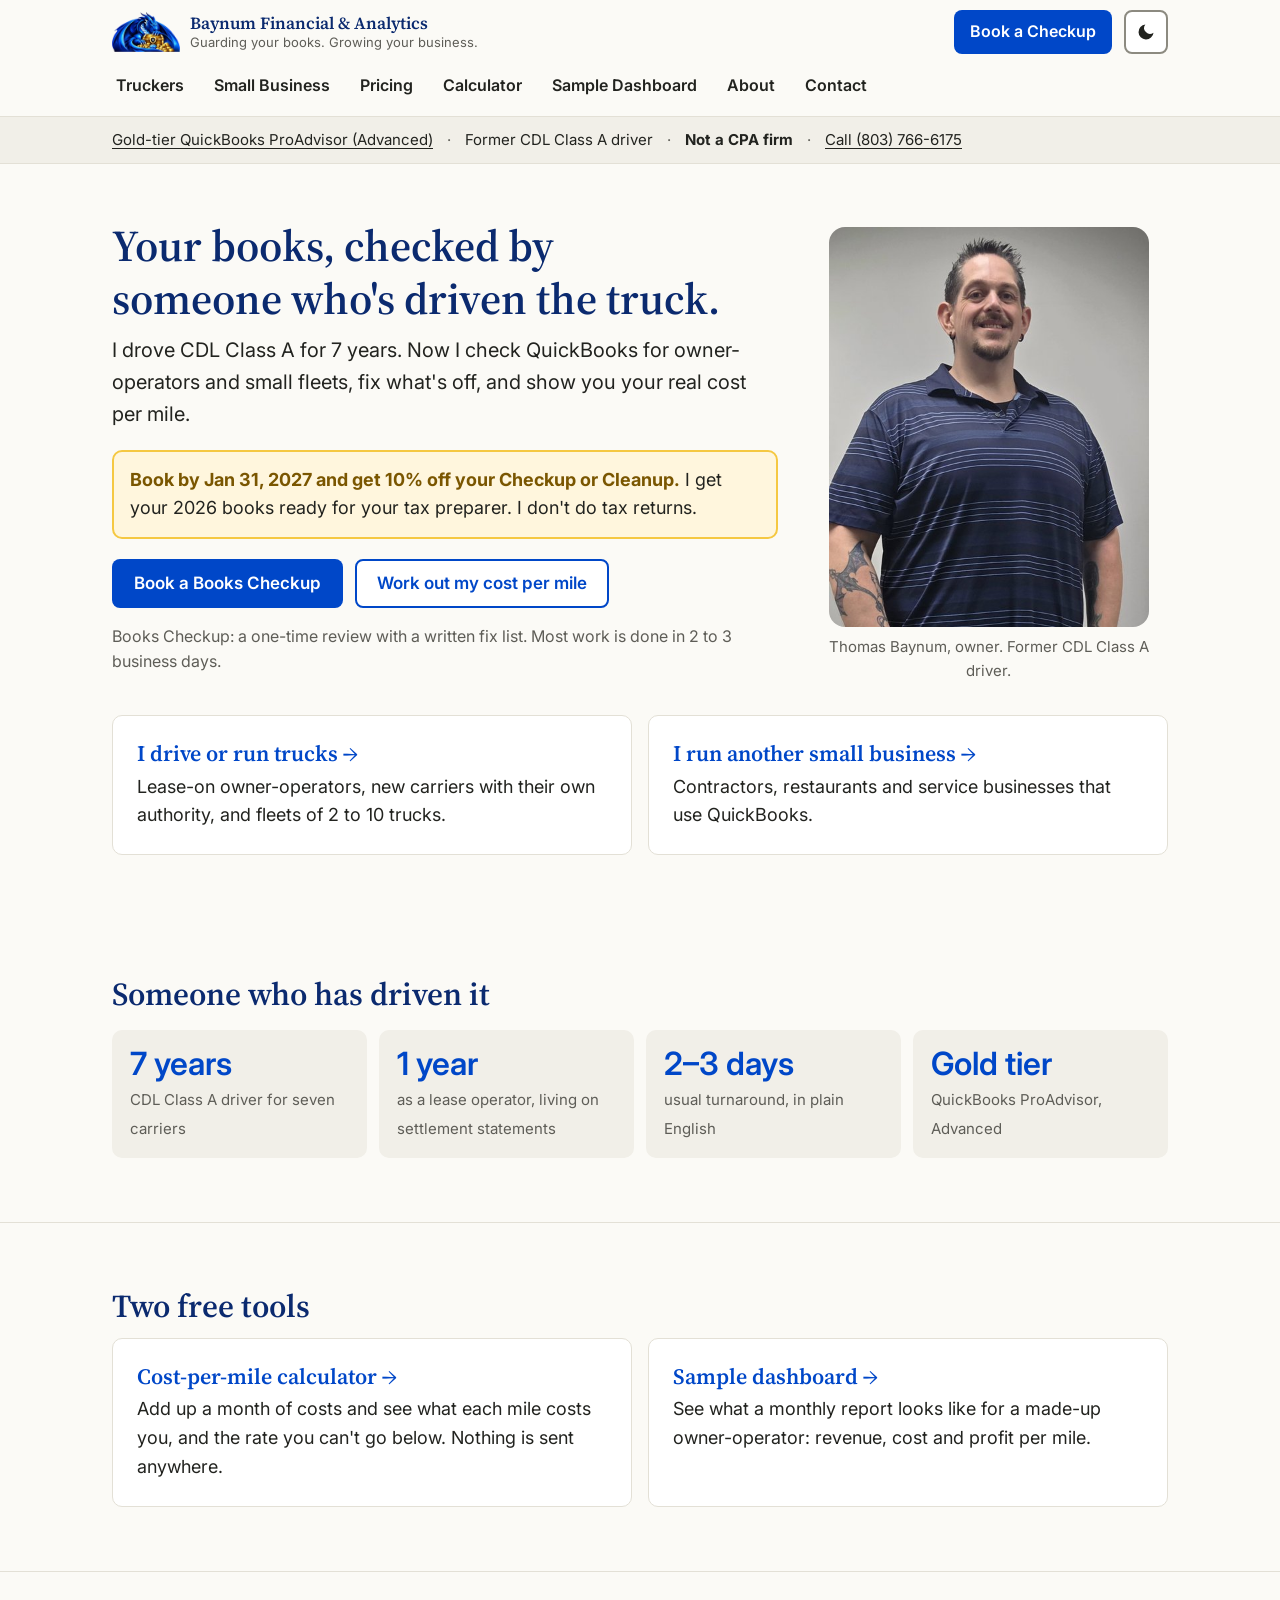
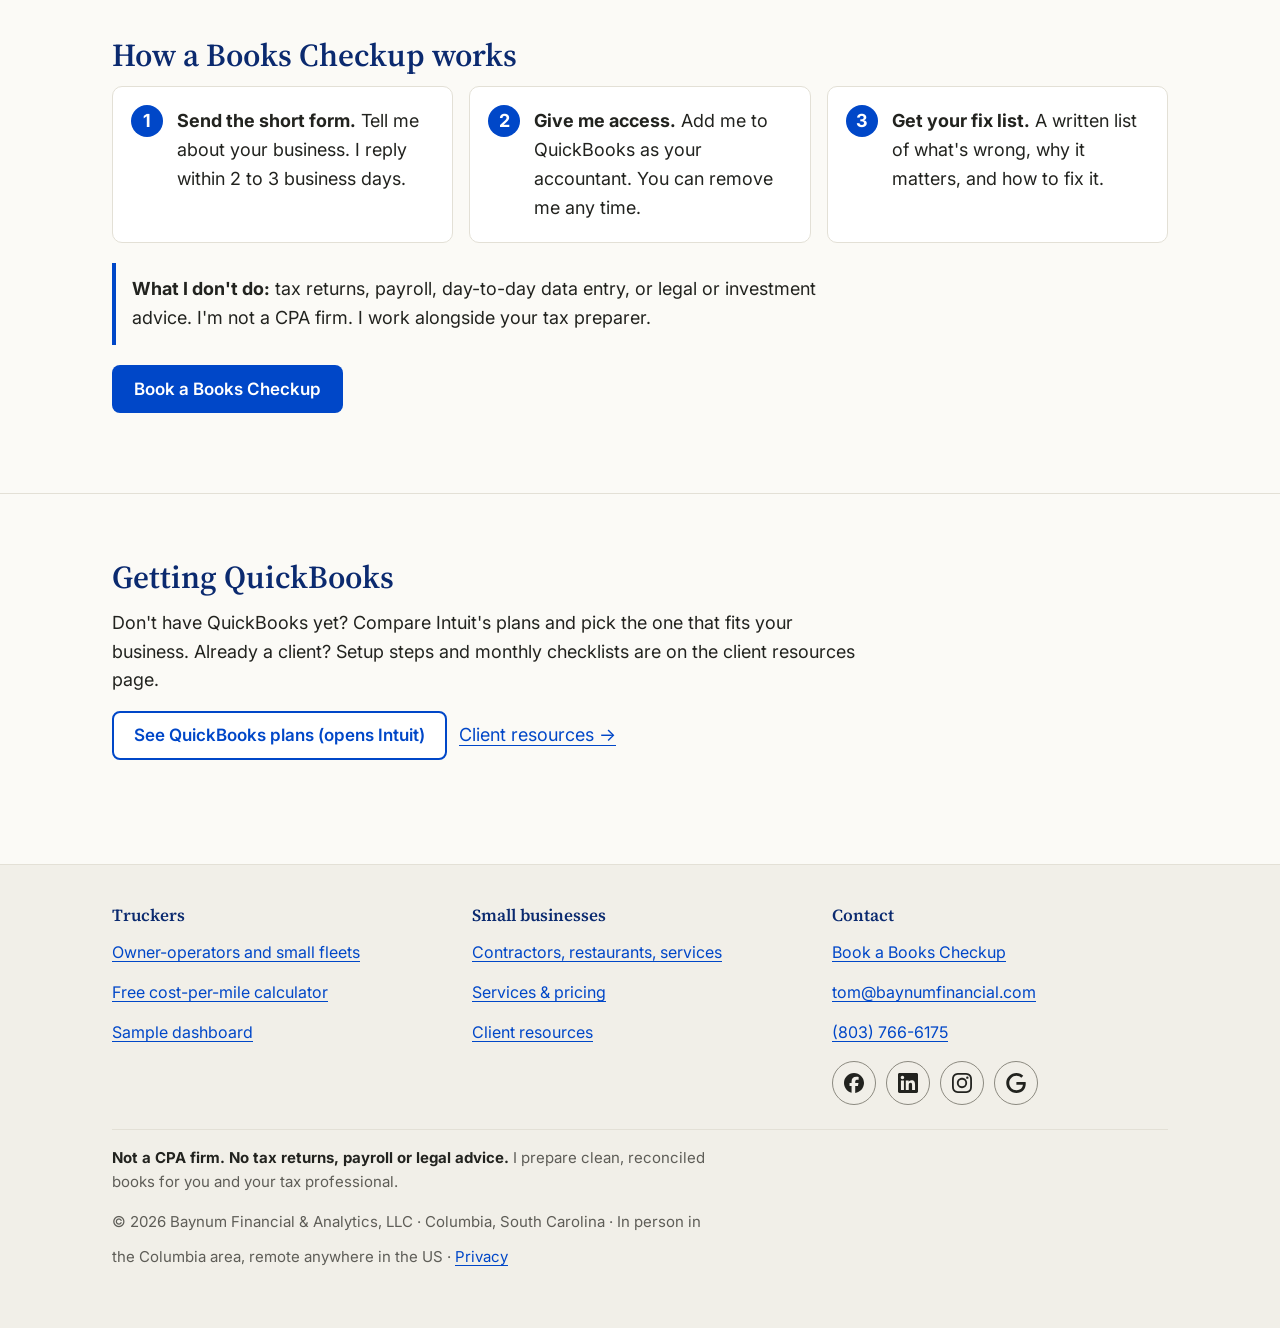
==== commit c53a3a79: "Apply Marketer and Designer review fixes Photo of Thomas in the home hero, clearer offer and pricing" ====
--- a/index.html
+++ b/index.html
@@ -11,12 +11,12 @@
     gtag('js', new Date());
     gtag('config', 'G-1WZKCX57DY');
   </script>
-  <title>Bookkeeping Checkups for Truckers | Baynum Financial &amp; Analytics</title>
+  <title>Bookkeeping Checkups for Truckers | Columbia, SC | Baynum Financial</title>
   <meta name="description" content="QuickBooks checkups, cleanups and monthly reports for owner-operators, small fleets and small businesses, from a former CDL Class A driver. Not a CPA firm.">
   <link rel="canonical" href="https://baynumfinancial.com/">
   <meta property="og:type" content="website">
   <meta property="og:site_name" content="Baynum Financial &amp; Analytics, LLC">
-  <meta property="og:title" content="Bookkeeping Checkups for Truckers | Baynum Financial &amp; Analytics">
+  <meta property="og:title" content="Bookkeeping Checkups for Truckers | Columbia, SC | Baynum Financial">
   <meta property="og:description" content="QuickBooks checkups, cleanups and monthly reports for owner-operators, small fleets and small businesses, from a former CDL Class A driver. Not a CPA firm.">
   <meta property="og:url" content="https://baynumfinancial.com/">
   <meta property="og:image" content="https://baynumfinancial.com/assets/og-image.jpg">
@@ -72,7 +72,7 @@
       <img src="/assets/logo-mark-96.webp" width="82" height="48" alt="">
       <span>Baynum Financial &amp; Analytics<small>Guarding your books. Growing your business.</small></span>
     </a>
-    <a class="btn btn-primary btn-sm header-cta" href="/contact/" data-track="header_book_click">Book<span class="hide-sm"> a Checkup</span></a>
+    <a class="btn btn-primary btn-sm header-cta" href="/contact/" data-track="header_book_click">Book<span class="hide-sm">&nbsp;a Checkup</span></a>
     <button class="nav-toggle" type="button" aria-expanded="false" aria-controls="site-nav" hidden>Menu</button>
     <button type="button" class="theme-toggle" aria-pressed="false" data-theme-toggle>
       <span class="visually-hidden">Dark theme</span><svg aria-hidden="true" width="20" height="20" viewBox="0 0 24 24"><path fill="currentColor" d="M21 12.8A9 9 0 1 1 11.2 3a7 7 0 0 0 9.8 9.8z"/></svg>
@@ -95,6 +95,7 @@
     <span><a href="https://proadvisor.intuit.com/app/accountant/search?searchId=thomas-baynum" target="_blank" rel="noopener">Gold-tier QuickBooks ProAdvisor (Advanced)</a></span>
     <span>Former CDL Class A driver</span>
     <span><strong>Not a CPA firm</strong></span>
+    <span><a href="tel:+18037666175">Call (803) 766-6175</a></span>
   </div>
 </div>
 <main id="main">
@@ -102,25 +103,28 @@
 <section class="hero">
   <div class="wrap hero-grid">
     <div>
-      <h1>Clean books and clear numbers for owner-operators and small fleets.</h1>
-      <p class="lede">I drove CDL Class A for 7 years. Now I check your QuickBooks, fix what's off, and show you your real cost per mile.</p>
-      <div class="offer" role="note"><p><strong>Sign up by Jan 31, 2027 and get 10% off</strong> getting your 2026 books ready for tax time. I prepare clean books for your tax preparer. I don't file tax returns.</p></div>
+      <h1>Your books, checked by someone who's driven the truck.</h1>
+      <p class="lede">I drove CDL Class A for 7 years. Now I check QuickBooks for owner-operators and small fleets, fix what's off, and show you your real cost per mile.</p>
+      <div class="offer" role="note"><p><strong>Book by Jan 31, 2027 and get 10% off your Checkup or Cleanup.</strong> I get your 2026 books ready for your tax preparer. I don't do tax returns.</p></div>
       <div class="btn-row">
         <a class="btn btn-primary btn-block" href="/contact/" data-track="book_click">Book a Books Checkup</a>
         <a class="btn btn-secondary" href="/cost-per-mile/">Work out my cost per mile</a>
       </div>
       <p class="fine">Books Checkup: a one-time review with a written fix list. Most work is done in 2 to 3 business days.</p>
     </div>
-    <img class="hero-art" src="/assets/logo-600.jpg" width="600" height="600" alt="Baynum Financial &amp; Analytics logo: a blue dragon guarding a gold treasure chest, with the words Guarding your books. Growing your business.">
+    <figure class="hero-art">
+      <img src="/assets/owner-thomas-baynum.jpg" width="480" height="600" fetchpriority="high" alt="Thomas Baynum, owner of Baynum Financial &amp; Analytics, smiling in a navy striped polo">
+      <figcaption>Thomas Baynum, owner. Former CDL Class A driver.</figcaption>
+    </figure>
   </div>
   <div class="wrap">
     <div class="audience-cards">
       <a class="card card-link" href="/truckers/">
-        <h3>I drive or run trucks</h3>
+        <h2 class="card-title">I drive or run trucks</h2>
         <p>Lease-on owner-operators, new carriers with their own authority, and fleets of 2 to 10 trucks.</p>
       </a>
       <a class="card card-link" href="/small-business/">
-        <h3>I run another small business</h3>
+        <h2 class="card-title">I run another small business</h2>
         <p>Contractors, restaurants and service businesses that use QuickBooks.</p>
       </a>
     </div>
--- a/assets/site.css
+++ b/assets/site.css
@@ -79,8 +79,12 @@
 .hero { padding:32px 0 40px; }
 @media (min-width:1024px) { .hero { padding:56px 0 56px; } }
 .hero-grid { display:grid; gap:32px; align-items:center; }
-@media (min-width:900px) { .hero-grid { grid-template-columns:1.25fr .75fr; } }
-.hero-art { max-width:360px; margin:0 auto; border-radius:16px; }
+@media (min-width:900px) { .hero-grid { grid-template-columns:minmax(0,1.3fr) minmax(0,.7fr); } }
+.hero-grid > * { min-width:0; }
+.hero-art { max-width:320px; margin:0 auto; }
+.hero-art img { width:100%; height:auto; border-radius:16px; }
+.hero-art figcaption { margin-top:8px; font-size:.9375rem; color:var(--muted); text-align:center; }
+@media (max-width:899px) { .hero-art { display:none; } }
 .grid { display:grid; gap:16px; grid-template-columns:repeat(auto-fit, minmax(260px, 1fr)); }
 .grid-2 { display:grid; gap:16px; }
 @media (min-width:720px) { .grid-2 { grid-template-columns:1fr 1fr; } }
@@ -95,6 +99,7 @@
 .brand img { width:auto; height:40px; }
 .brand small { display:block; font:400 .8125rem var(--font-sans); color:var(--muted); }
 @media (max-width:420px) { .brand small { display:none; } }
+@media (max-width:359px) { .brand span { display:none; } }
 .nav-toggle { min-height:44px; min-width:72px; font:600 1rem var(--font-sans); color:var(--text); background:var(--surface); border:2px solid var(--border-strong); border-radius:8px; cursor:pointer; }
 #site-nav { flex-basis:100%; }
 .nav-list { list-style:none; margin:0; padding:0; display:flex; flex-wrap:wrap; gap:4px 16px; }
@@ -126,7 +131,8 @@
 .cred-strip { background:var(--surface-2); border-bottom:1px solid var(--border); font-size:.9375rem; color:var(--text); }
 .cred-strip .wrap { display:flex; flex-wrap:wrap; gap:2px 14px; padding-top:8px; padding-bottom:8px; }
 .cred-strip span + span::before { content:"·"; margin-right:14px; color:var(--muted); }
-.cred-strip a { color:inherit; }
+.cred-strip a { color:inherit; display:inline-block; min-height:44px; padding:11px 0; }
+.cred-strip .wrap { align-items:center; padding-top:0 !important; padding-bottom:0 !important; }
 @media (max-width:599px) {
   .cred-strip { font-size:.875rem; }
   .cred-strip .wrap { gap:2px 12px; }
@@ -158,8 +164,9 @@
 .card p:last-child { margin-bottom:0; }
 a.card-link { display:block; text-decoration:none; color:var(--text); min-height:88px; transition:border-color .15s, box-shadow .2s; }
 a.card-link:hover { border-color:var(--brand); box-shadow:0 0 0 3px rgb(var(--glow-rgb) / .18); }
-a.card-link h3 { color:var(--brand); }
-a.card-link h3::after { content:" →"; }
+a.card-link h3, a.card-link .card-title { color:var(--brand); }
+a.card-link h3::after, a.card-link .card-title::after { content:" →"; }
+.card-title { font-size:var(--fs-h3); margin:0 0 .4rem; }
 .audience-cards { display:grid; gap:16px; margin-top:1.5rem; }
 @media (min-width:720px) { .audience-cards { grid-template-columns:1fr 1fr; } }
 .kpis { display:grid; gap:12px; grid-template-columns:repeat(auto-fit, minmax(170px, 1fr)); margin:1rem 0 0; }
@@ -210,6 +217,7 @@
 .site-footer li a { display:inline-flex; min-height:40px; align-items:center; }
 .footer-legal { margin-top:24px; padding-top:16px; border-top:1px solid var(--border); color:var(--muted); font-size:.9375rem; }
 .footer-legal strong { color:var(--text); }
+.footer-legal a { display:inline-block; min-height:44px; padding:11px 0; }
 .social { display:flex; gap:10px; margin-top:8px; }
 .social a { width:44px; height:44px; display:inline-flex; align-items:center; justify-content:center; border-radius:50%; border:1px solid var(--border-strong); color:var(--text); }
 .social svg { width:20px; height:20px; fill:currentColor; }
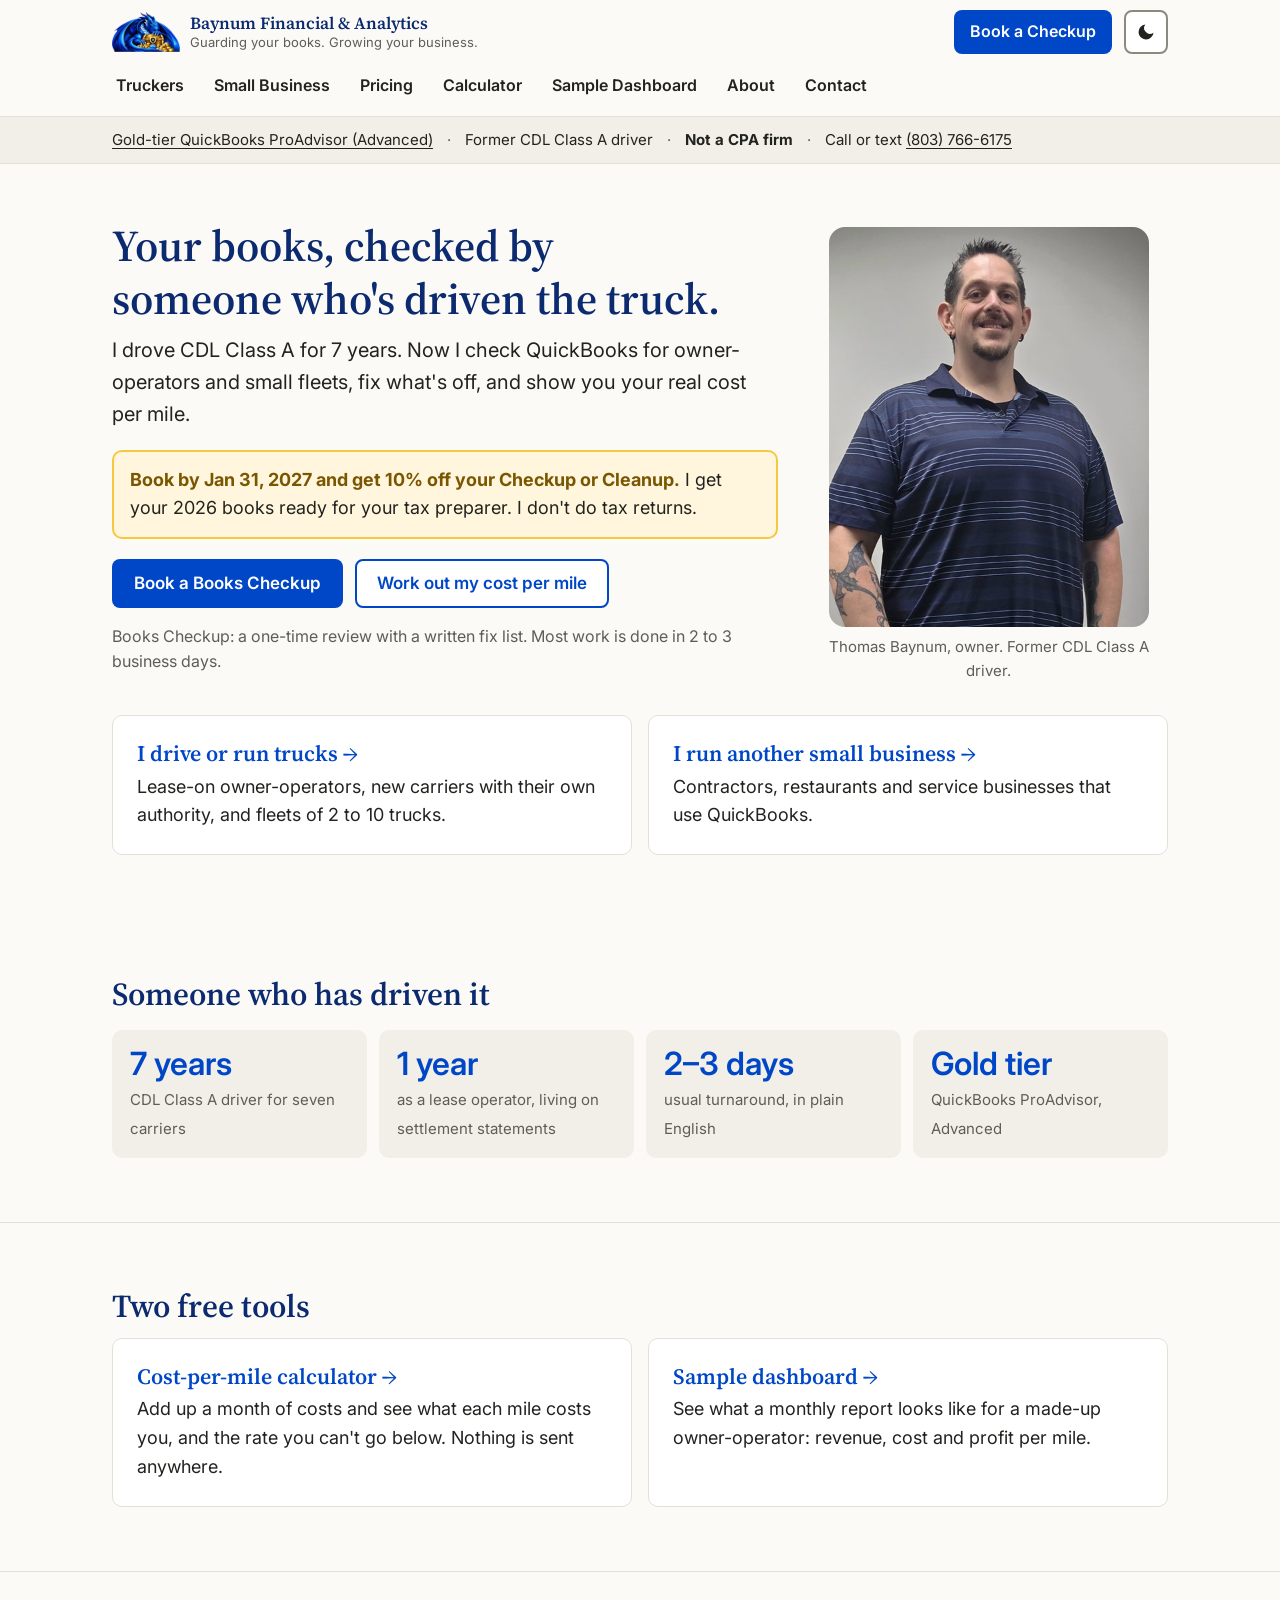
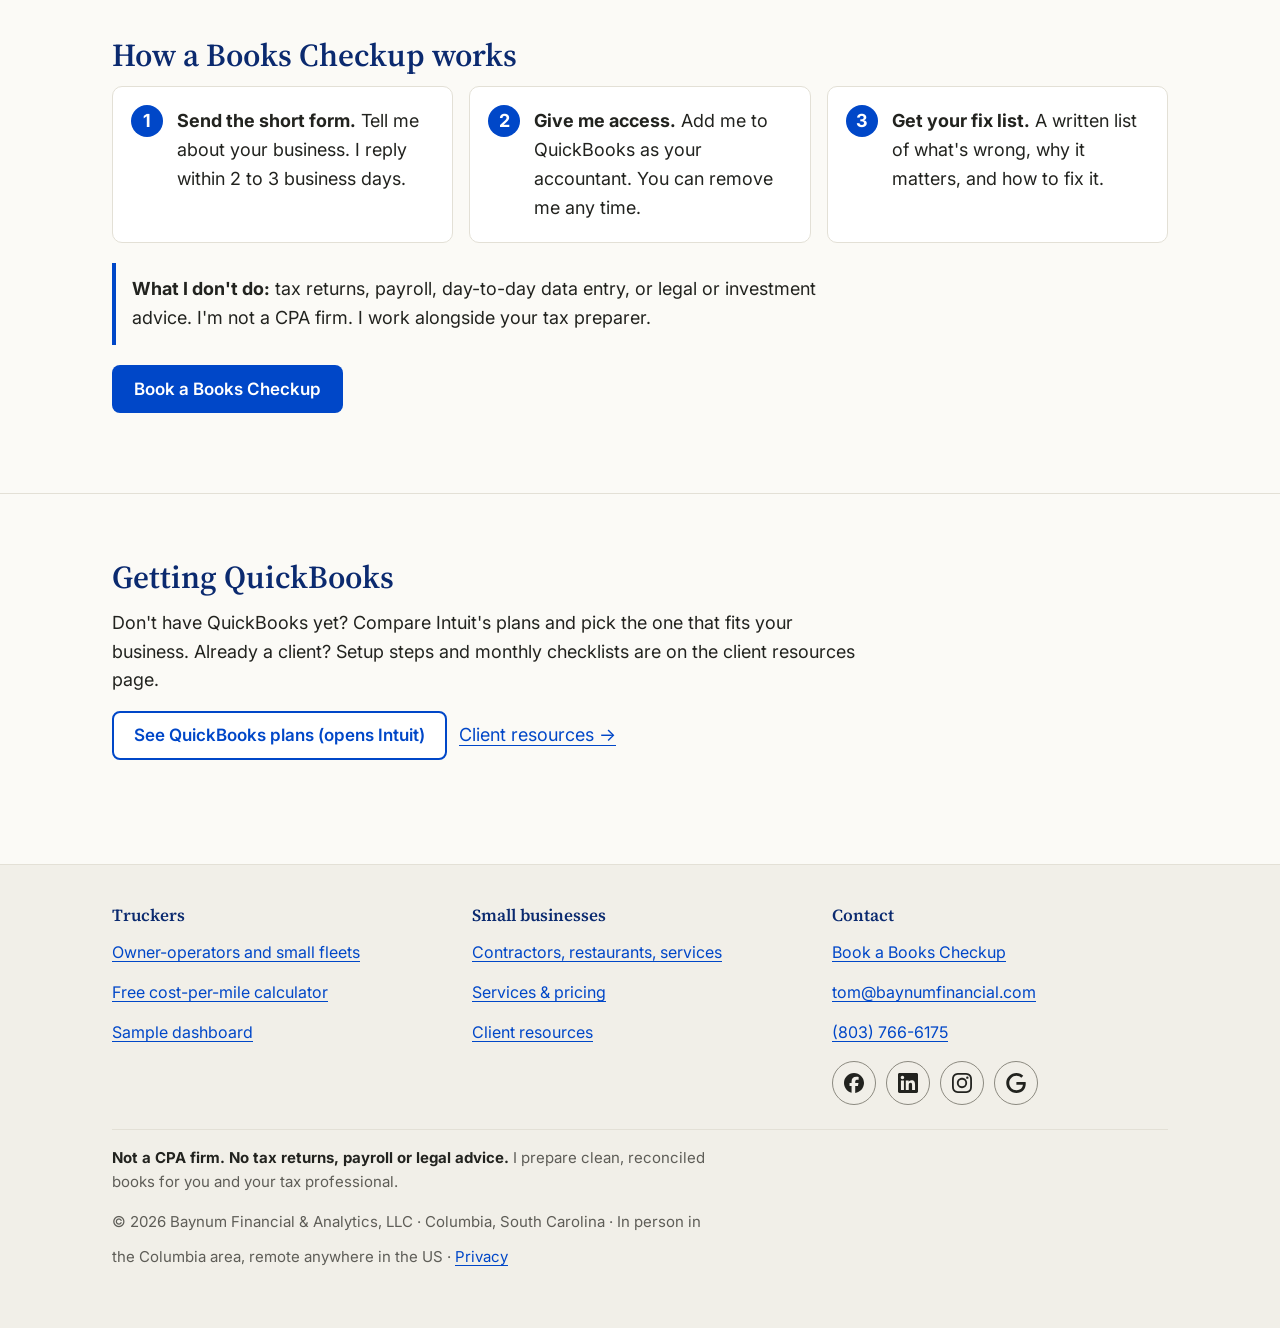
==== commit 2ea9fde0: "Say call or text for (803) 766-6175 Co-Authored-By: Claude Opus 5.5 <noreply@anthropic.com>" ====
--- a/index.html
+++ b/index.html
@@ -95,7 +95,7 @@
     <span><a href="https://proadvisor.intuit.com/app/accountant/search?searchId=thomas-baynum" target="_blank" rel="noopener">Gold-tier QuickBooks ProAdvisor (Advanced)</a></span>
     <span>Former CDL Class A driver</span>
     <span><strong>Not a CPA firm</strong></span>
-    <span><a href="tel:+18037666175">Call (803) 766-6175</a></span>
+    <span>Call or text <a href="tel:+18037666175">(803) 766-6175</a></span>
   </div>
 </div>
 <main id="main">
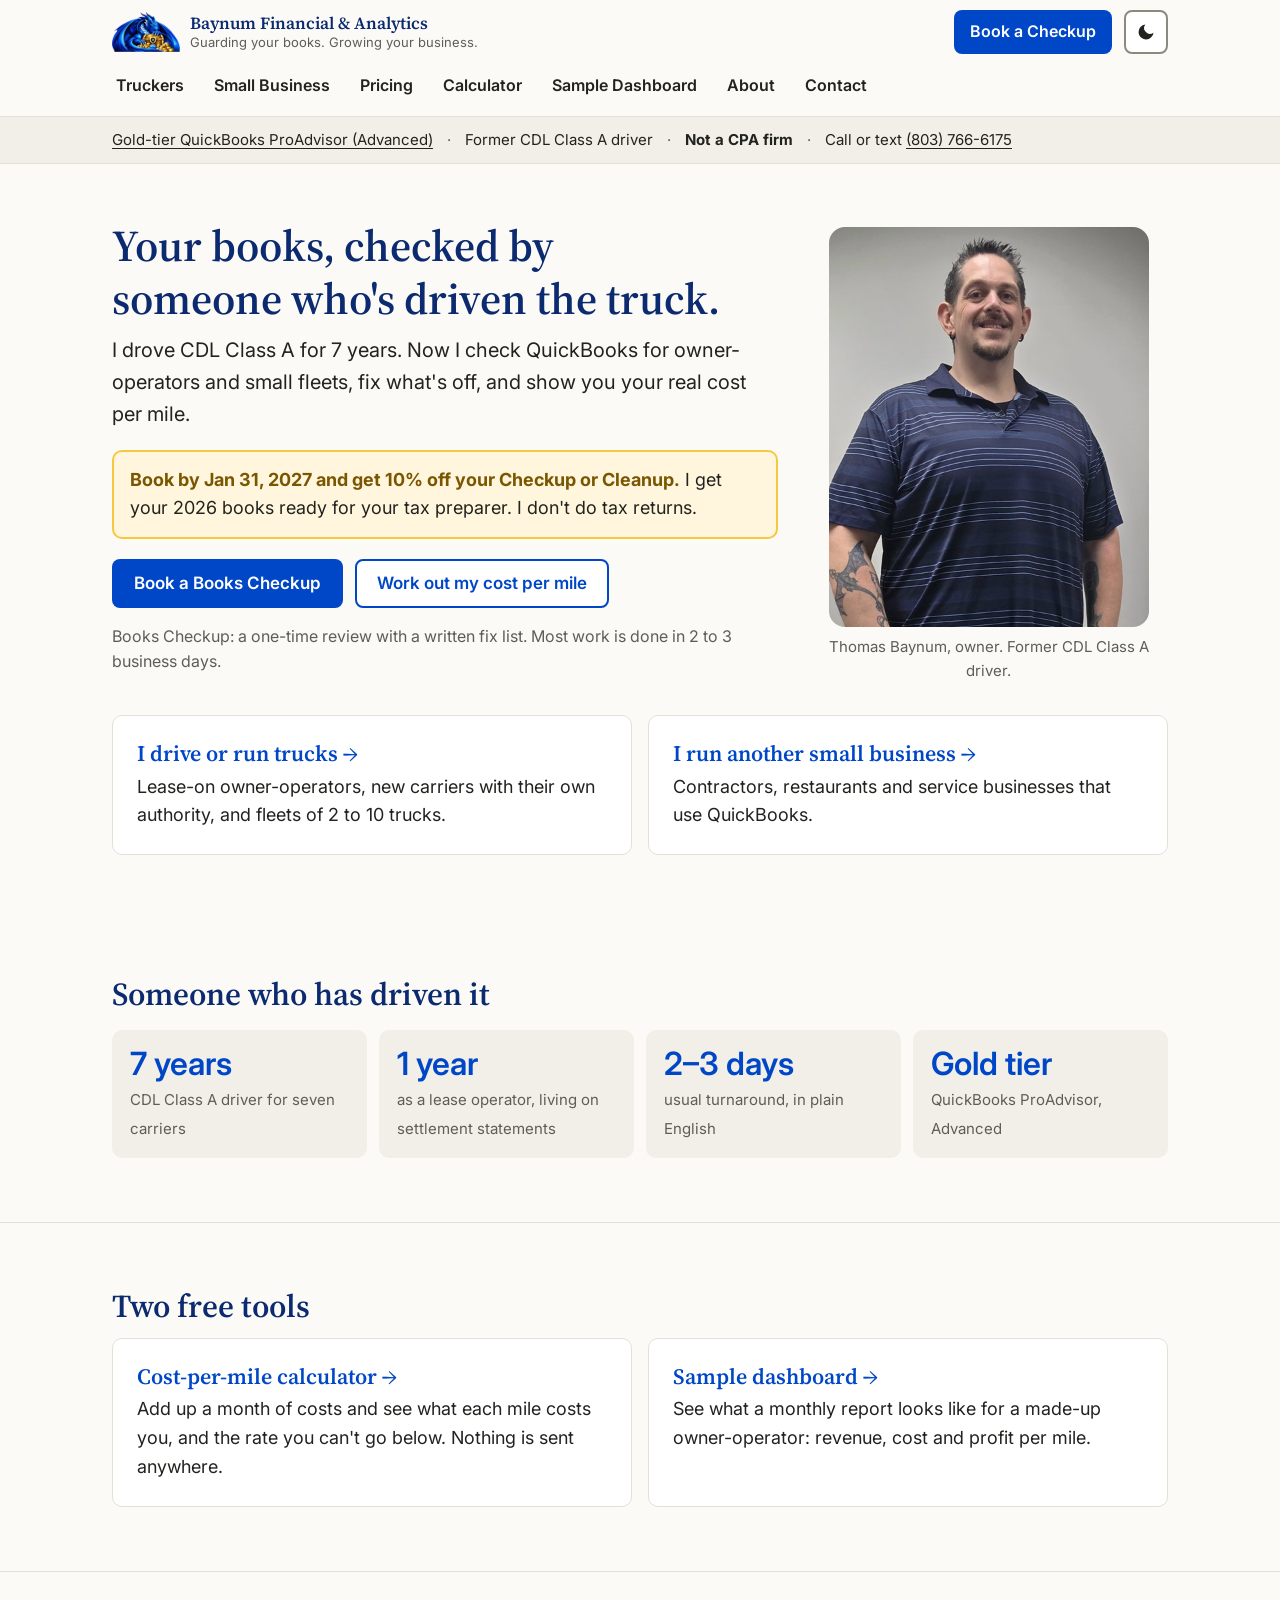
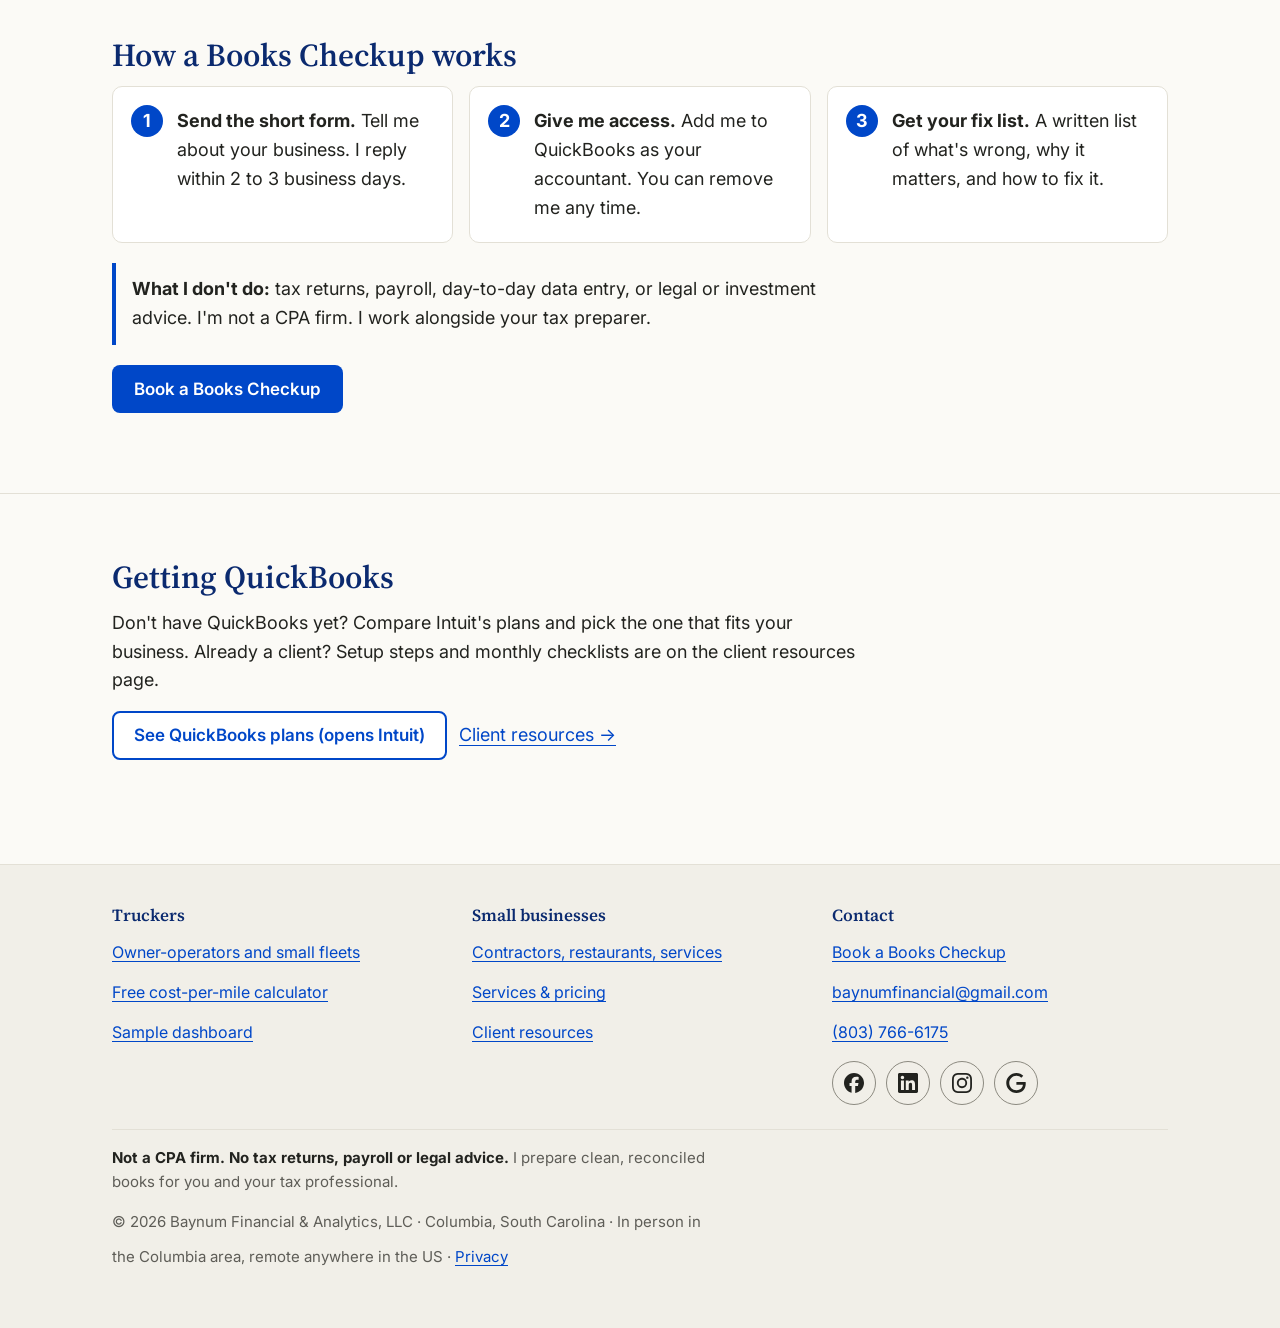
==== commit e444052d: "Use baynumfinancial@gmail.com as the contact email everywhere Co-Authored-By: Claude Opus 5.5 <norep" ====
--- a/index.html
+++ b/index.html
@@ -44,7 +44,7 @@
     "image": "https://baynumfinancial.com/assets/og-image.jpg",
     "slogan": "Guarding your books. Growing your business.",
     "description": "QuickBooks books checkups, cleanups, dashboards and monthly reports for owner-operators, small trucking fleets and small businesses. Not a CPA firm.",
-    "email": "tom@baynumfinancial.com",
+    "email": "baynumfinancial@gmail.com",
     "telephone": "+1-803-766-6175",
     "address": { "@type": "PostalAddress", "addressLocality": "Columbia", "addressRegion": "SC", "addressCountry": "US" },
     "areaServed": [
@@ -209,7 +209,7 @@
         <h2>Contact</h2>
         <ul>
           <li><a href="/contact/">Book a Books Checkup</a></li>
-          <li><a href="mailto:tom@baynumfinancial.com">tom@baynumfinancial.com</a></li>
+          <li><a href="mailto:baynumfinancial@gmail.com">baynumfinancial@gmail.com</a></li>
           <li><a href="tel:+18037666175">(803) 766-6175</a></li>
         </ul>
         <nav class="social" aria-label="Find Baynum Financial &amp; Analytics online">
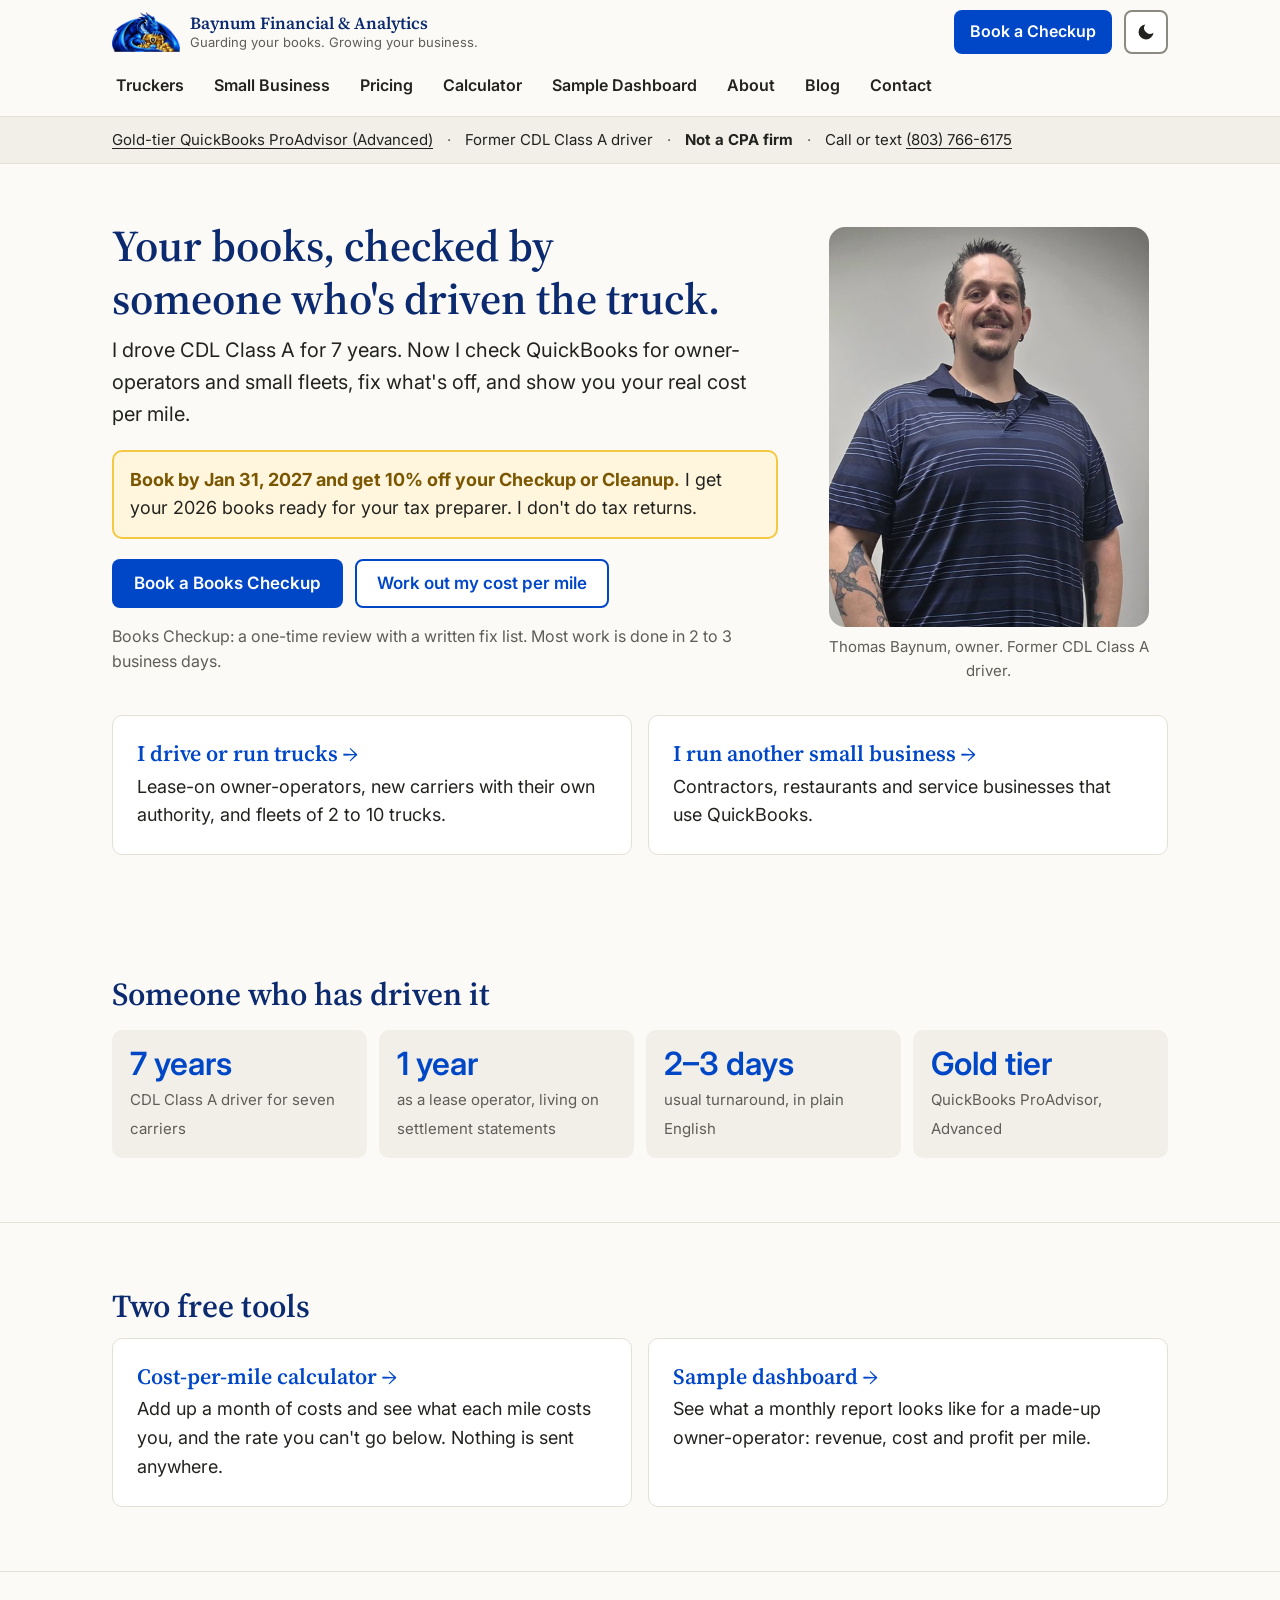
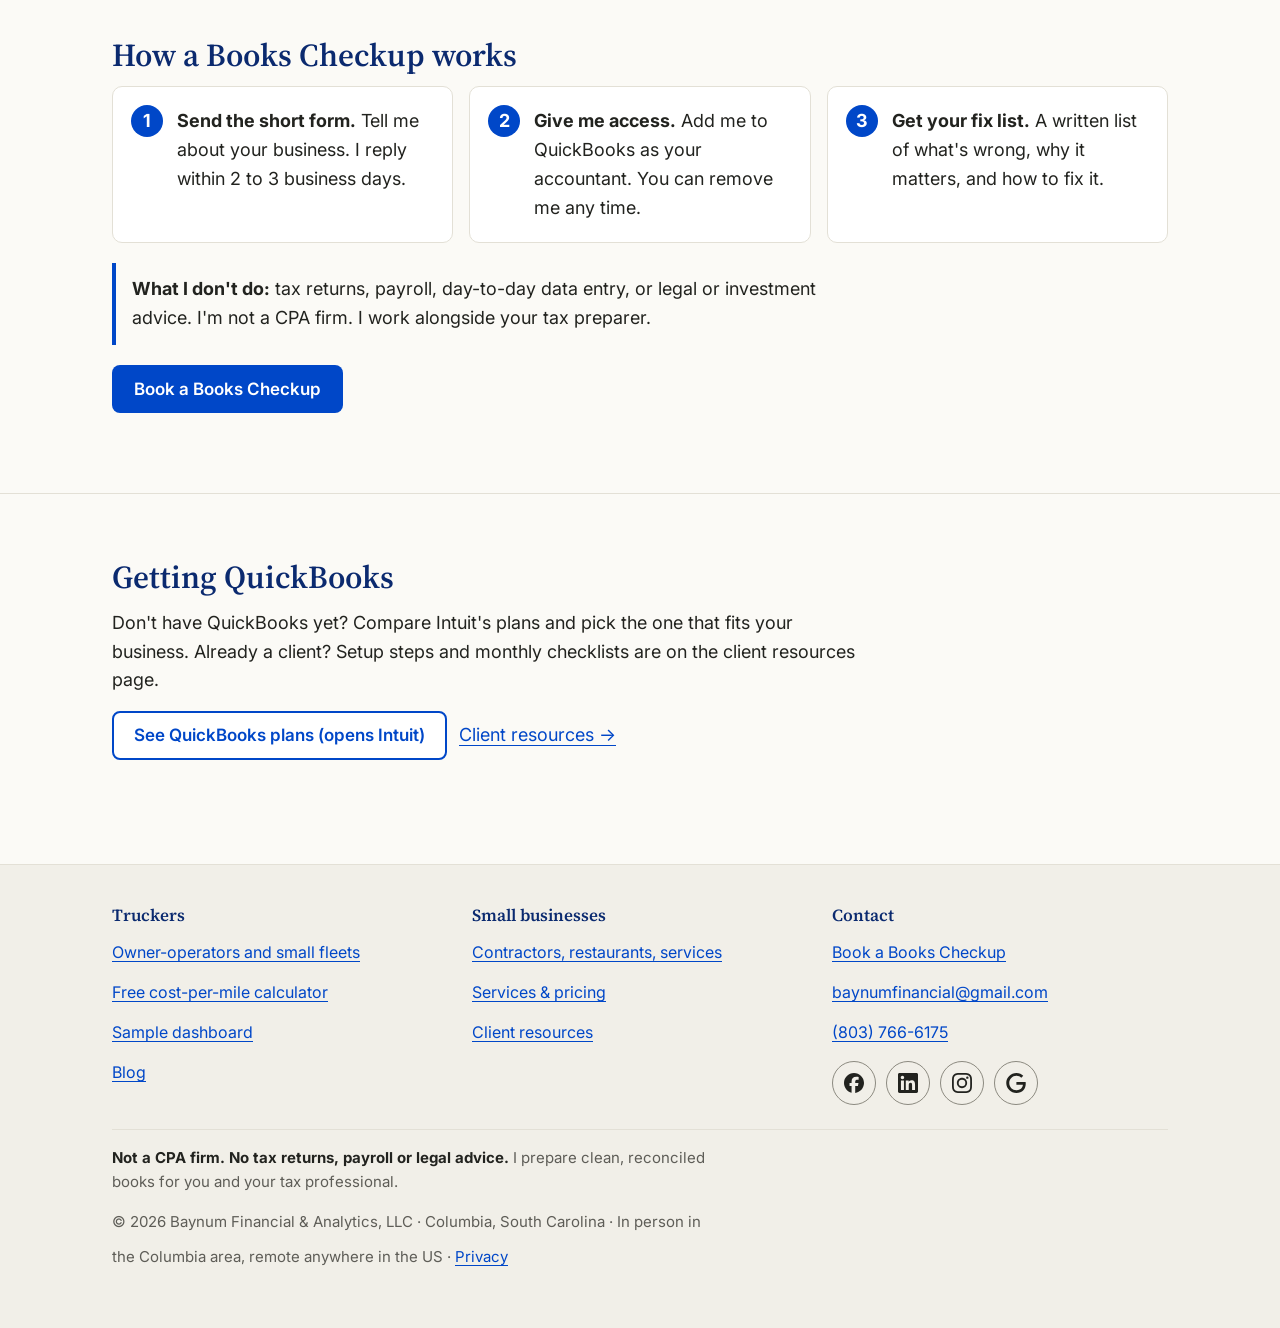
==== commit d86535e4: "Add blog with first post: What does each mile cost you? Co-Authored-By: Claude Opus 5.5 <noreply@ant" ====
--- a/index.html
+++ b/index.html
@@ -85,6 +85,7 @@
         <li><a href="/cost-per-mile/">Calculator</a></li>
         <li><a href="/sample-dashboard/">Sample Dashboard</a></li>
         <li><a href="/about/">About</a></li>
+        <li><a href="/blog/">Blog</a></li>
         <li><a href="/contact/">Contact</a></li>
       </ul>
     </nav>
@@ -195,6 +196,7 @@
           <li><a href="/truckers/">Owner-operators and small fleets</a></li>
           <li><a href="/cost-per-mile/">Free cost-per-mile calculator</a></li>
           <li><a href="/sample-dashboard/">Sample dashboard</a></li>
+          <li><a href="/blog/">Blog</a></li>
         </ul>
       </div>
       <div>
--- a/assets/site.css
+++ b/assets/site.css
@@ -302,3 +302,10 @@
 .bar i { display:block; height:100%; background:var(--brand); border-radius:9px; }
 .bar-row.gold .bar i { background:var(--gold); }
 .bar-row b { text-align:right; font-variant-numeric:tabular-nums; }
+
+/* Calculator: "Example" tags. A box with a made-up number has a dashed border and a tag. */
+.ex-tag { display:inline-block; margin-left:6px; padding:0 8px; border:1.5px dashed var(--gold-text); border-radius:999px; font-size:.75rem; font-weight:700; line-height:1.5; color:var(--gold-text); vertical-align:middle; }
+.field:not(.is-example) .ex-tag { display:none; }
+.field.is-example input { border-style:dashed; }
+.calc-notes { margin:12px 0; padding:0; list-style:none; }
+.calc-notes li { margin-top:8px; padding-left:12px; border-left:3px solid var(--gold); font-size:.9375rem; }
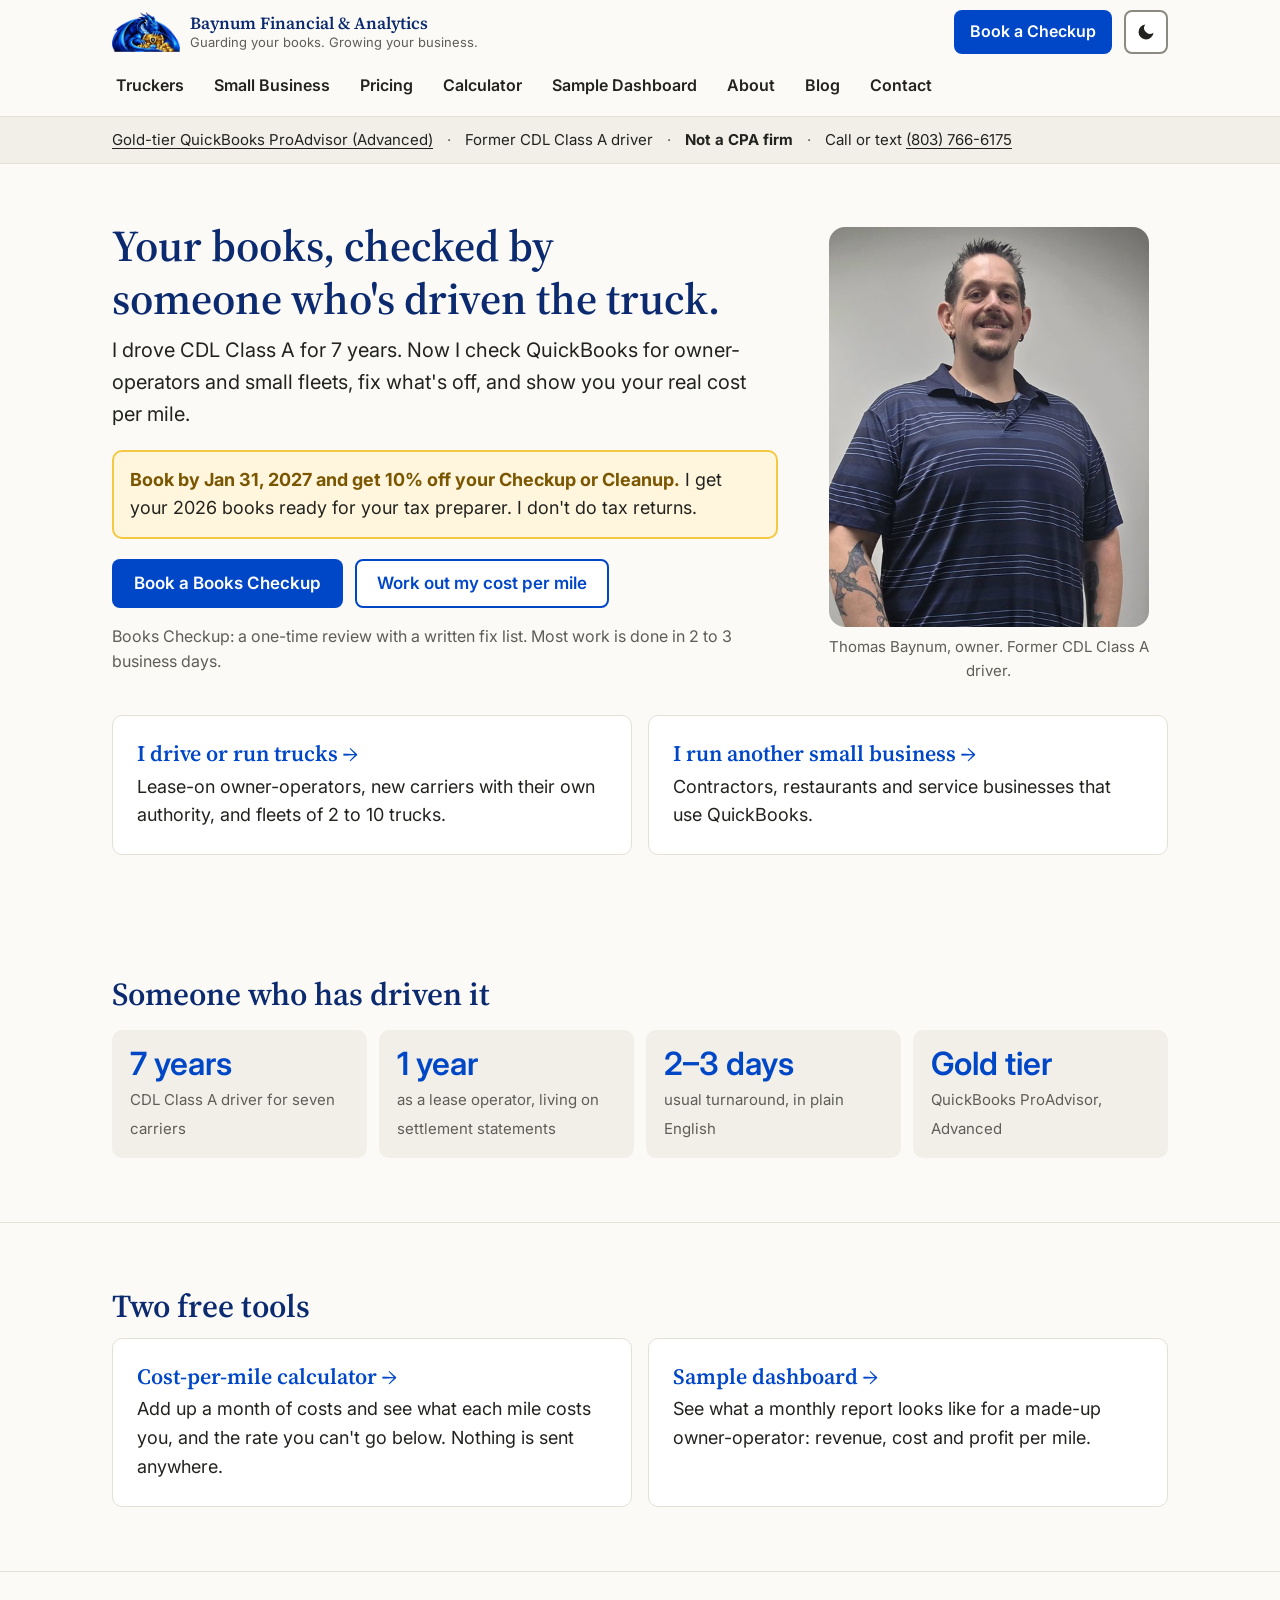
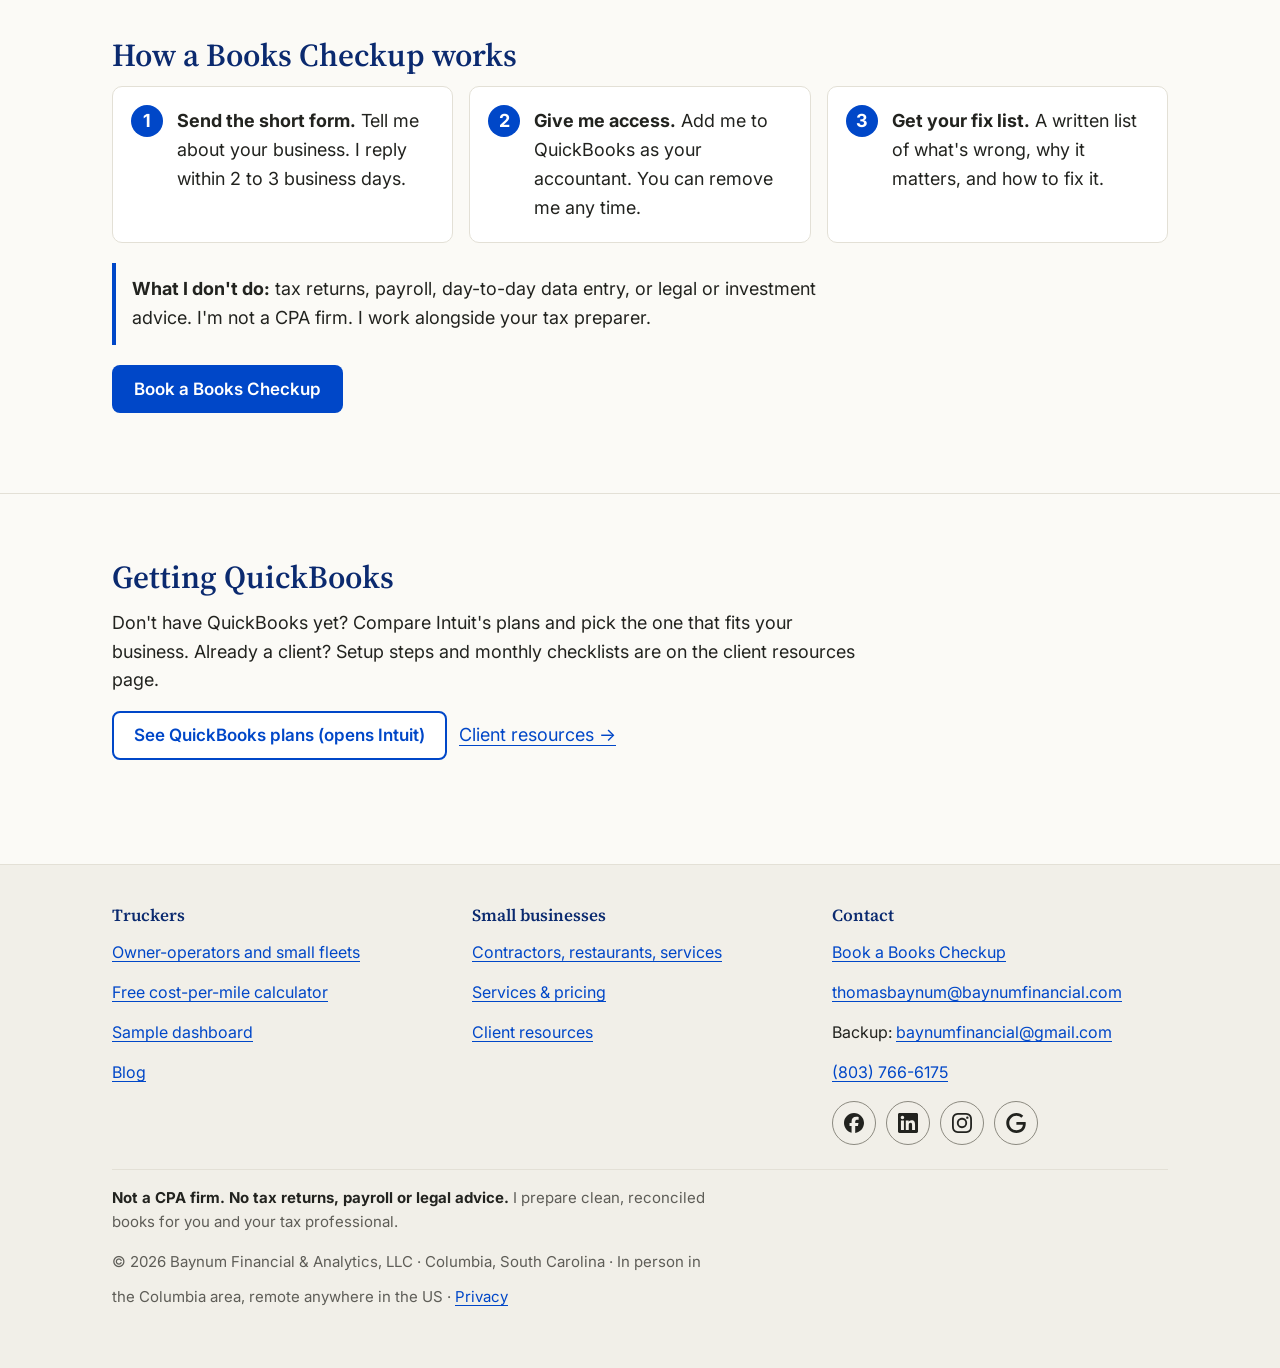
==== commit 2a310137: "Main email thomasbaynum@baynumfinancial.com, Gmail as backup Co-Authored-By: Claude Opus 5.5 <norepl" ====
--- a/index.html
+++ b/index.html
@@ -44,7 +44,7 @@
     "image": "https://baynumfinancial.com/assets/og-image.jpg",
     "slogan": "Guarding your books. Growing your business.",
     "description": "QuickBooks books checkups, cleanups, dashboards and monthly reports for owner-operators, small trucking fleets and small businesses. Not a CPA firm.",
-    "email": "baynumfinancial@gmail.com",
+    "email": "thomasbaynum@baynumfinancial.com",
     "telephone": "+1-803-766-6175",
     "address": { "@type": "PostalAddress", "addressLocality": "Columbia", "addressRegion": "SC", "addressCountry": "US" },
     "areaServed": [
@@ -211,7 +211,8 @@
         <h2>Contact</h2>
         <ul>
           <li><a href="/contact/">Book a Books Checkup</a></li>
-          <li><a href="mailto:baynumfinancial@gmail.com">baynumfinancial@gmail.com</a></li>
+          <li><a href="mailto:thomasbaynum@baynumfinancial.com">thomasbaynum@baynumfinancial.com</a></li>
+          <li>Backup: <a href="mailto:baynumfinancial@gmail.com">baynumfinancial@gmail.com</a></li>
           <li><a href="tel:+18037666175">(803) 766-6175</a></li>
         </ul>
         <nav class="social" aria-label="Find Baynum Financial &amp; Analytics online">
